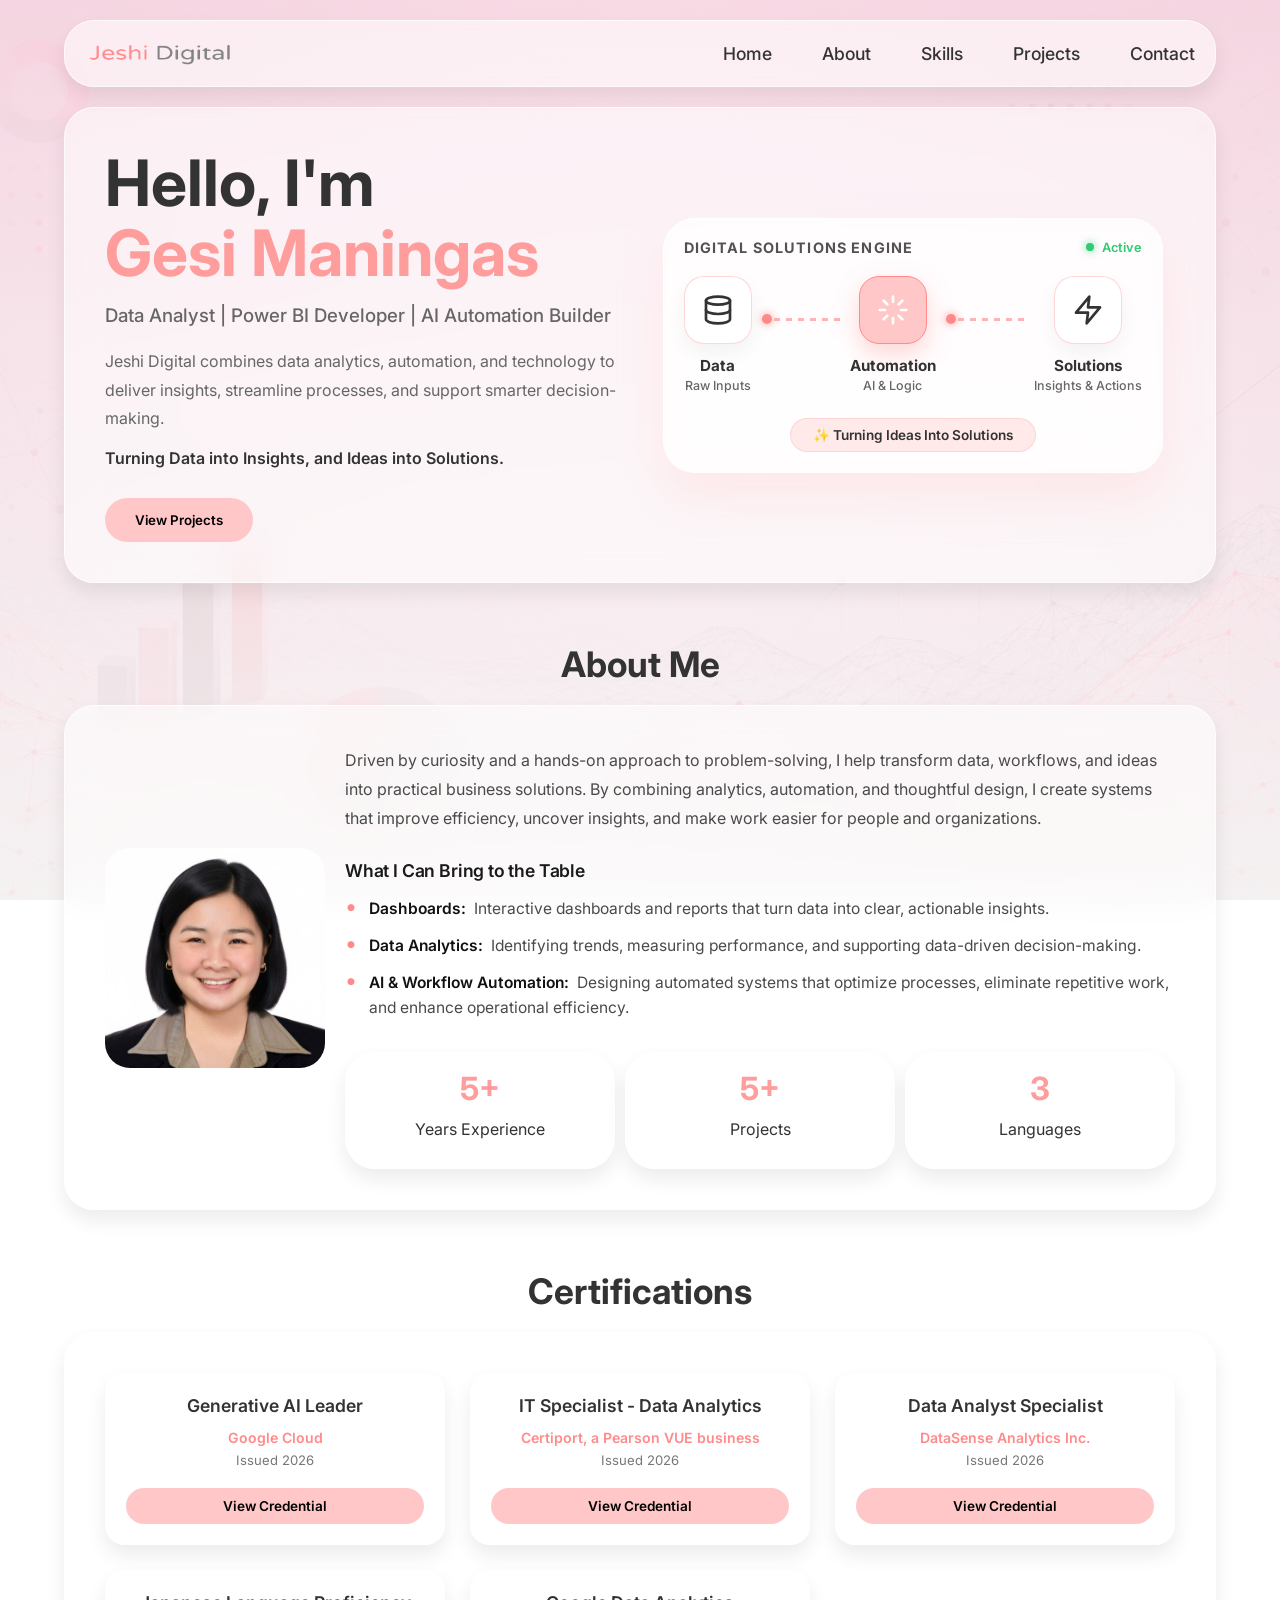
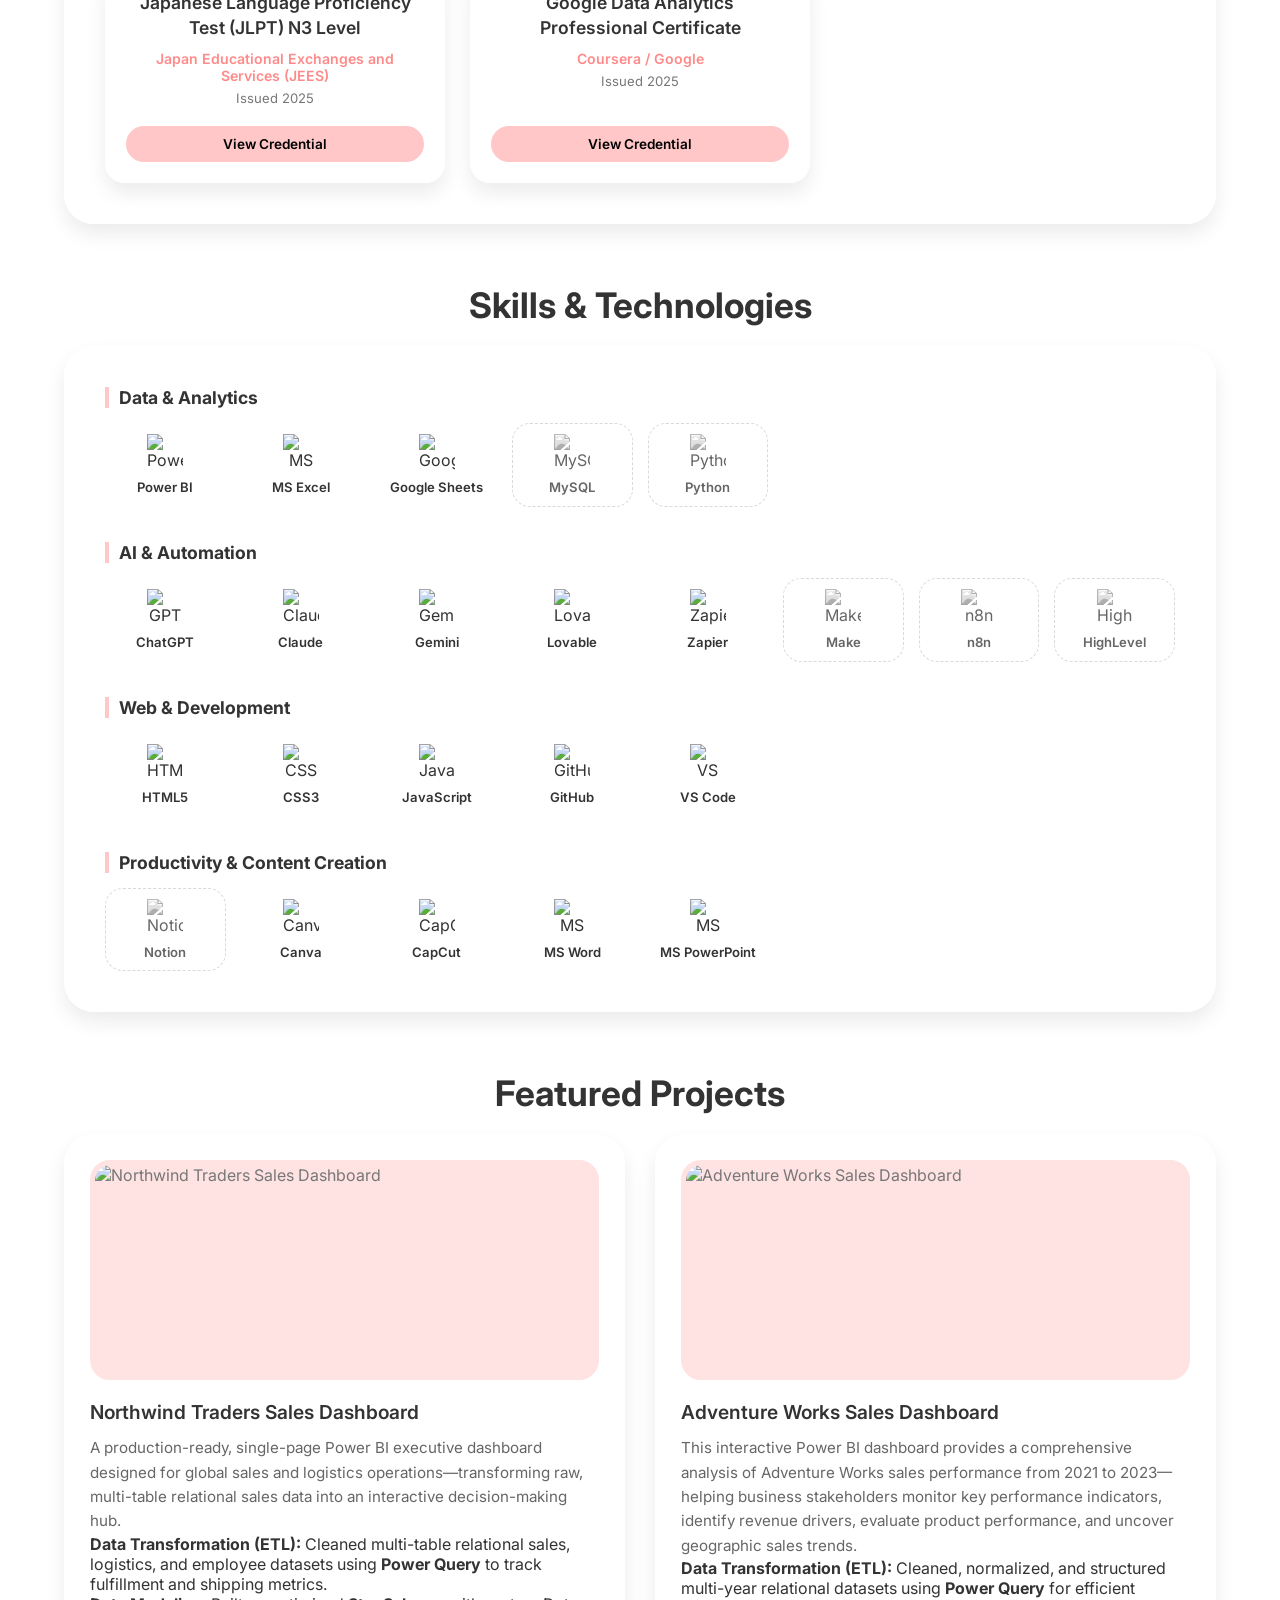
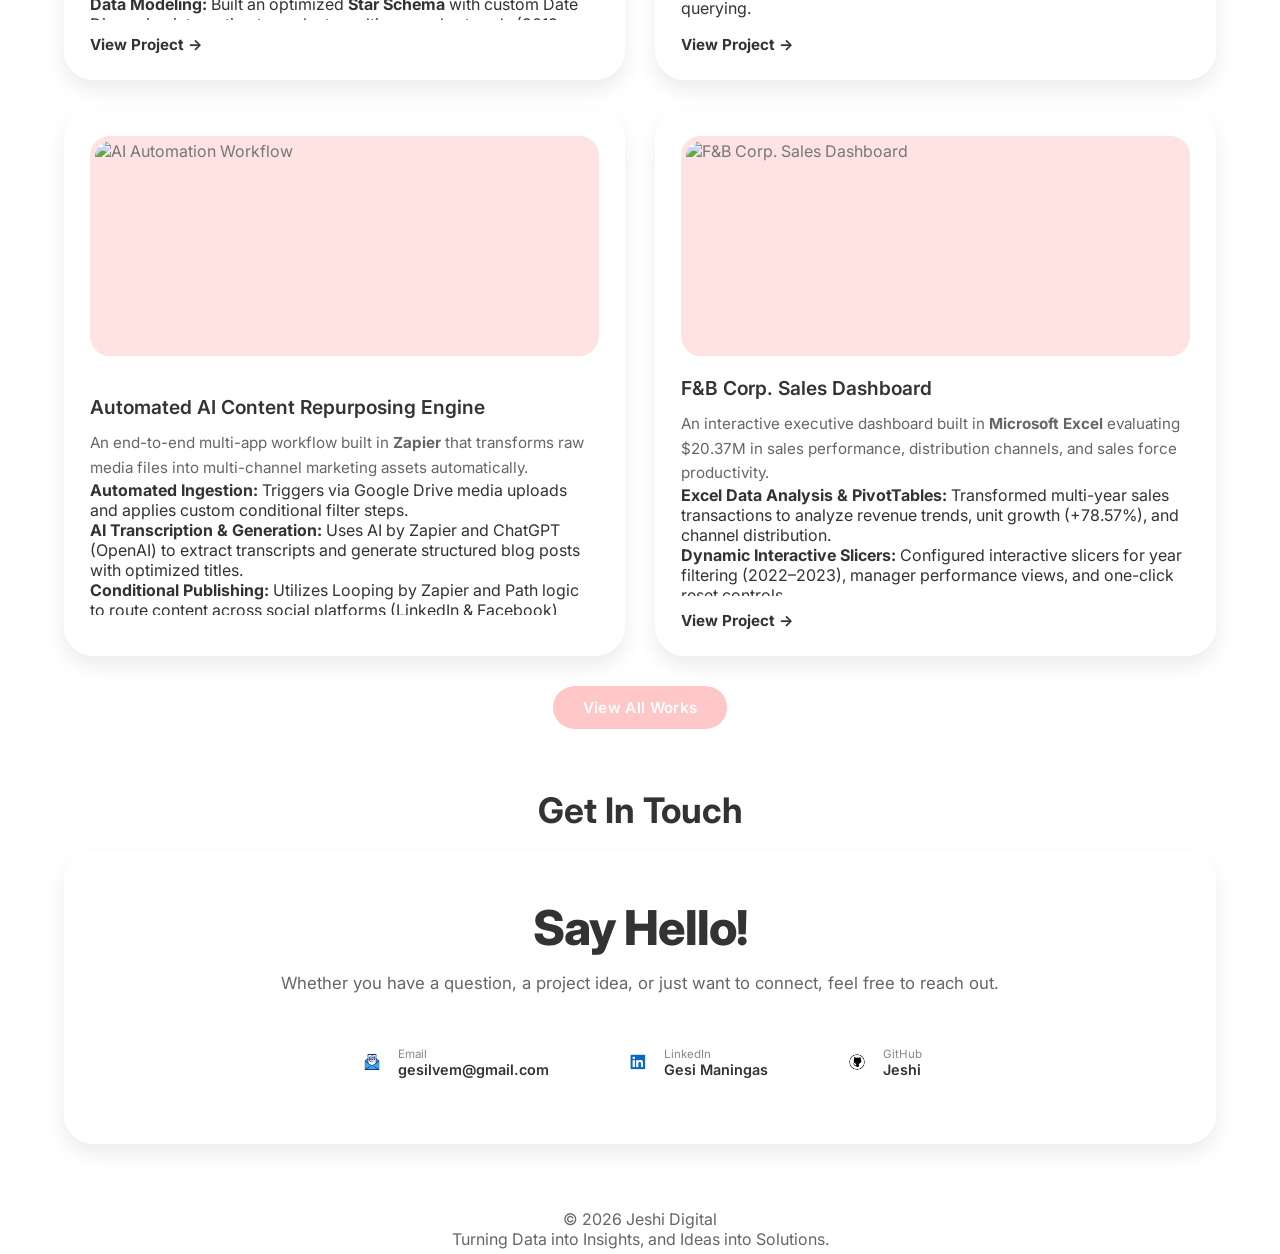
==== index.html @ 77fdf810 "Add files via upload" ====
<!DOCTYPE html>
<html lang="en">

<head>
    <meta charset="UTF-8">
    <meta name="viewport" content="width=device-width, initial-scale=1.0">

    <title>Jeshi Digital | Portfolio</title>

    <!-- FAVICON (Browser Tab Logo) -->
    <link rel="icon" type="image/png" href="images/logo.png">
    <!-- Optional: For Apple Devices -->
    <link rel="apple-touch-icon" href="images/logo.png">

    <link rel="stylesheet" href="style.css">

    <link rel="preconnect" href="https://fonts.googleapis.com">
    <link href="https://fonts.googleapis.com/css2?family=Inter:wght@300;400;500;600;700;800&display=swap" rel="stylesheet">
</head>

<body>

    <!-- TOP NAVIGATION -->

    <nav class="navbar glass" id="home">

        <img src="images/logoname.png" alt="Jeshi Digital Logo" width="150" height="25">

        <ul>
            <li><a href="#home">Home</a></li>
            <li><a href="#about">About</a></li>
            <li><a href="#tech">Skills</a></li>
            <li><a href="#projects">Projects</a></li>
            <li><a href="#contact">Contact</a></li>
        </ul>

    </nav>


    <!-- FLOATING SIDE NAVIGATION -->

    <div class="side-nav">

        <button class="menu-toggle">
            JD
        </button>


        <div class="menu-items glass">

            <a href="#home">Home</a>
            <a href="#about">About</a>
            <a href="#tech">Skills</a>
            <a href="#projects">Projects</a>
            <a href="#contact">Get in Touch</a>

        </div>

    </div>

    <!-- HOME SECTION -->

    <section class="hero">

        <div class="glass hero-card">

            <div class="hero-text">

                <h1>
                    Hello, I'm <br>
                    <span>Gesi Maningas</span>
                </h1>


                <h3>
                    Data Analyst | Power BI Developer | AI Automation Builder
                </h3>


                <p class="company-description">
                    Jeshi Digital combines data analytics, automation,
                    and technology to deliver insights, streamline processes,
                    and support smarter decision-making.
                </p>


                <p class="main-tagline">
                    Turning Data into Insights, and Ideas into Solutions.
                </p>


                <button onclick="window.location.href='#projects'">
                    View Projects
                </button>

            </div>



            <div class="hero-graphic">

    <div class="glass workflow-container">

        <!-- Top Header -->
        <div class="workflow-header">
            <span class="workflow-title">Digital Solutions Engine</span>
            <span class="workflow-status"><i class="status-dot"></i> Active</span>
        </div>

        <!-- Node Pipeline Wrapper -->
        <div class="nodes-wrapper">

            <!-- Node 1: Data Inputs -->
            <div class="workflow-node">
                <div class="node-icon">
                    <!-- Database / Source Icon -->
                    <svg viewBox="0 0 24 24" fill="none" stroke="currentColor" stroke-width="2" stroke-linecap="round" stroke-linejoin="round">
                        <ellipse cx="12" cy="5" rx="9" ry="3"></ellipse>
                        <path d="M21 12c0 1.66-4 3-9 3s-9-1.34-9-3"></path>
                        <path d="M3 5v14c0 1.66 4 3 9 3s9-1.34 9-3V5"></path>
                    </svg>
                </div>
                <span class="node-label">Data</span>
                <span class="node-sub">Raw Inputs</span>
            </div>

            <!-- Connecting Pipeline 1 -->
            <div class="node-connector">
                <div class="connector-line"></div>
                <div class="pulse-particle"></div>
            </div>

            <!-- Node 2: Logic & AI -->
            <div class="workflow-node active-node">
                <div class="node-icon">
                    <!-- Processing / Sparkle Icon -->
                    <svg viewBox="0 0 24 24" fill="none" stroke="currentColor" stroke-width="2" stroke-linecap="round" stroke-linejoin="round">
                        <path d="M12 2v4M12 18v4M4.93 4.93l2.83 2.83M16.24 16.24l2.83 2.83M2 12h4M18 12h4M4.93 19.07l2.83-2.83M16.24 7.76l2.83-2.83"></path>
                    </svg>
                </div>
                <span class="node-label">Automation</span>
                <span class="node-sub">AI & Logic</span>
            </div>

            <!-- Connecting Pipeline 2 -->
            <div class="node-connector">
                <div class="connector-line"></div>
                <div class="pulse-particle delay"></div>
            </div>

            <!-- Node 3: Solutions & Insights -->
            <div class="workflow-node">
                <div class="node-icon">
                    <!-- Solutions / Rocket Spark Icon -->
                    <svg viewBox="0 0 24 24" fill="none" stroke="currentColor" stroke-width="2" stroke-linecap="round" stroke-linejoin="round">
                        <path d="M13 2L3 14h9l-1 8 10-12h-9l1-8z"></path>
                    </svg>
                </div>
                <span class="node-label">Solutions</span>
                <span class="node-sub">Insights & Actions</span>
            </div>

        </div>

        <!-- Bottom Pill Badge -->
        <div class="workflow-footer">
            <span class="pipeline-badge">✨ Turning Ideas Into Solutions</span>
        </div>

    </div>

</div>


        </div>

    </section>


    <!-- ABOUT SECTION -->

    <section id="about" class="section">

        <h2 class="section-title">
            About Me
        </h2>


        <div class="glass about-card">

            <div class="about-image">

    <img src="images/profile.jpg" alt="Gesi Maningas">

    <!-- <a href="resume.pdf" download target="_blank" class="resume-link">
        <button class="resume-btn">
           <span>📄</span> Resume
        </button>
    </a> -->

</div>



            <div class="about-content">
<p class="about-description">
    Driven by curiosity and a hands-on approach to problem-solving,
    I help transform data, workflows, and ideas into practical business solutions.
    By combining analytics, automation, and thoughtful design, I create systems that
    improve efficiency, uncover insights, and make work easier for people and organizations.
  </p>

  <h3 class="about-subtitle">What I Can Bring to the Table</h3>

  <ul class="about-list">
    <li>
      <span class="list-title">Dashboards:</span> Interactive dashboards and reports that
      turn data into clear, actionable insights.
    </li>
    <li>
      <span class="list-title">Data Analytics:</span> Identifying trends, measuring performance,
      and supporting data-driven decision-making.
    </li>
    <li>
      <span class="list-title">AI & Workflow Automation:</span> Designing automated systems that
      optimize processes, eliminate repetitive work, and enhance operational efficiency.
    </li>
  </ul>


                <div class="stats">

                    <div class="glass stat-card">

                        <h3>
                            5+
                        </h3>

                        <p>
                            Years Experience
                        </p>

                    </div>

                    <div class="glass stat-card">

                        <h3>
                            5+
                        </h3>

                        <p>
                            Projects
                        </p>

                    </div>

                    <div class="glass stat-card">

                        <h3>
                            3
                        </h3>

                        <p>
                            Languages
                        </p>

                    </div>

                </div>

            </div>

        </div>

    </section>


<!-- CERTIFICATIONS SECTION -->

<section id="certifications" class="section">

    <h2 class="section-title">
        Certifications
    </h2>

    <div class="glass cert-container">

        <!-- Certificate 1 -->
        <div class="glass cert-item">
            <div class="cert-details">
                <h3>Generative AI Leader</h3>
                <p class="cert-issuer">Google Cloud</p>
                <p class="cert-date">Issued 2026</p>
            </div>
            <a href="https://www.credly.com/badges/99033018-ca7f-447a-a618-c1bb854aeca4/public_url" target="_blank" rel="noopener noreferrer">
                <button class="cert-btn">View Credential</button>
            </a>
        </div>

        <!-- Certificate 2 -->
        <div class="glass cert-item">
            <div class="cert-details">
                <h3>IT Specialist - Data Analytics</h3>
                <p class="cert-issuer">Certiport, a Pearson VUE business</p>
                <p class="cert-date">Issued 2026</p>
            </div>
            <a href="https://www.credly.com/badges/2b7c3d0b-b333-4158-8345-f042003c7332/public_url" target="_blank" rel="noopener noreferrer">
                <button class="cert-btn">View Credential</button>
            </a>
        </div>

        <!-- Certificate 3 -->
        <div class="glass cert-item">
            <div class="cert-details">
                <h3>Data Analyst Specialist</h3>
                <p class="cert-issuer">DataSense Analytics Inc.</p>
                <p class="cert-date">Issued 2026</p>
            </div>
            <a href="https://drive.google.com/file/d/1ll_CBUrDcBWlwhH0a47PGA7nuoHGYf0P/view" target="_blank" rel="noopener noreferrer">
                <button class="cert-btn">View Credential</button>
            </a>
        </div>

        <!-- Certificate 4 -->
        <div class="glass cert-item">
            <div class="cert-details">
                <h3>Japanese Language Proficiency Test (JLPT) N3 Level</h3>
                <p class="cert-issuer">Japan Educational Exchanges and Services (JEES)</p>
                <p class="cert-date">Issued 2025</p>
            </div>
            <a href="https://drive.google.com/file/d/1OKZTcRRglkA9MnDZydq_HJAVx2zkll4E/view" target="_blank" rel="noopener noreferrer">
                <button class="cert-btn">View Credential</button>
            </a>
        </div>

        <!-- Certificate 5 -->
        <div class="glass cert-item">
            <div class="cert-details">
                <h3>Google Data Analytics Professional Certificate</h3>
                <p class="cert-issuer">Coursera / Google</p>
                <p class="cert-date">Issued 2025</p>
            </div>
            <a href="https://your-credential-link.com" target="_blank" rel="noopener noreferrer">
                <button class="cert-btn">View Credential</button>
            </a>
        </div>

        <!-- Certificate 6 
        <div class="cert-item">
            <div class="cert-details">
                <h3> XX </h3>
                <p class="cert-issuer">Professional Certification</p>
                <p class="cert-date">Issued 2024</p>
            </div>
            <a href="https://your-credential-link.com" target="_blank" rel="noopener noreferrer">
                <button class="cert-btn">View Credential</button>
            </a>
        </div> -->

    </div>

</section>



<!-- TECH STACK / SKILLS SECTION -->
<section id="tech" class="section">

    <h2 class="section-title">Skills & Technologies</h2>

    <div class="glass skills-container">

        <!-- CATEGORY 1: DATA & ANALYTICS -->
        <div class="skill-category">
            <h3 class="category-title">Data & Analytics</h3>
            <div class="skills-flex">
                <div class="skill-card">
                    <img src="images/skills/powerbi.png" alt="Power BI">
                    <span>Power BI</span>
                </div>
                <div class="skill-card">
                    <img src="images/skills/excel.png" alt="MS Excel">
                    <span>MS Excel</span>
                </div>
                <div class="skill-card">
                    <img src="images/skills/gsheets.png" alt="Google Sheets">
                    <span>Google Sheets</span>
                </div>
                <div class="skill-card learning">
                    <img src="images/skills/mysql.png" alt="MySQL">
                    <span>MySQL</span>
                    <span class="learning-badge">Building Knowledge</span>
                </div>
                <div class="skill-card learning">
                    <img src="images/skills/python.png" alt="Python">
                    <span>Python</span>
                    <span class="learning-badge">Building Knowledge</span>
                </div>
            </div>
        </div>

        <!-- CATEGORY 2: AI & AUTOMATION -->
        <div class="skill-category">
            <h3 class="category-title">AI & Automation</h3>
            <div class="skills-flex">
                <div class="skill-card">
                    <img src="images/skills/gpt.png" alt="GPT">
                    <span>ChatGPT</span>
                </div>
                <div class="skill-card">
                    <img src="images/skills/claude.png" alt="Claude">
                    <span>Claude</span>
                </div>
                <div class="skill-card">
                    <img src="images/skills/gemini.png" alt="Gemini">
                    <span>Gemini</span>
                </div>
                <div class="skill-card">
                    <img src="images/skills/lovable.png" alt="Lovable">
                    <span>Lovable</span>
                </div>
                <div class="skill-card">
                    <img src="images/skills/zapier.png" alt="Zapier">
                    <span>Zapier</span>
                </div>
                <div class="skill-card learning">
                    <img src="images/skills/make.png" alt="Make">
                    <span>Make</span>
                    <span class="learning-badge">Building Knowledge</span>
                </div>
                <div class="skill-card learning">
                    <img src="images/skills/n8n.png" alt="n8n">
                    <span>n8n</span>
                    <span class="learning-badge">Building Knowledge</span>
                </div>
                <div class="skill-card learning">
                    <img src="images/skills/highlevel.png" alt="HighLevel">
                    <span>HighLevel</span>
                    <span class="learning-badge">Building Knowledge</span>
                </div>
            </div>
        </div>

        <!-- CATEGORY 3: WEB & DEVELOPMENT -->
        <div class="skill-category">
            <h3 class="category-title">Web & Development</h3>
            <div class="skills-flex">
                <div class="skill-card">
                    <img src="images/skills/html.png" alt="HTML">
                    <span>HTML5</span>
                </div>
                <div class="skill-card">
                    <img src="images/skills/css.png" alt="CSS">
                    <span>CSS3</span>
                </div>
                <div class="skill-card">
                    <img src="images/skills/javascript.png" alt="JavaScript">
                    <span>JavaScript</span>
                </div>
                <div class="skill-card">
                    <img src="images/skills/github.png" alt="GitHub">
                    <span>GitHub</span>
                </div>
                <div class="skill-card">
                    <img src="images/skills/vscode.png" alt="VS Code">
                    <span>VS Code</span>
                </div>
            </div>
        </div>

        <!-- CATEGORY 4: PRODUCTIVITY & DESIGN -->
        <div class="skill-category">
            <h3 class="category-title">Productivity & Content Creation</h3>
            <div class="skills-flex">
                <div class="skill-card learning">
                    <img src="images/skills/notion.png" alt="Notion">
                    <span>Notion</span>
                    <span class="learning-badge">Building Knowledge</span>
                </div>
                <div class="skill-card">
                    <img src="images/skills/canva.png" alt="Canva">
                    <span>Canva</span>
                </div>
                <div class="skill-card">
                    <img src="images/skills/capcut.png" alt="CapCut">
                    <span>CapCut</span>
                </div>
                <div class="skill-card">
                    <img src="images/skills/word.png" alt="MS Word">
                    <span>MS Word</span>
                </div>
                <div class="skill-card">
                    <img src="images/skills/powerpoint.png" alt="MS PowerPoint">
                    <span>MS PowerPoint</span>
                </div>
            </div>
        </div>

    </div>

</section>


<!-- PROJECT SECTION -->

<section id="projects" class="section">

    <h2 class="section-title">
        Featured Projects
    </h2>

    <div class="project-grid">

        <!-- Project 1 -->
        <div class="glass project-card">

        <div class="project-image" onclick="openModal(this)">
            <img src="images/projects/1 dashboard.png" alt="Northwind Traders Sales Dashboard">
        <div class="image-overlay">
            <span>🔍 Click to Expand</span>
        </div>
        </div>

            <div class="project-info">
                <h3>Northwind Traders Sales Dashboard</h3>
                <p>
                    A production-ready, single-page Power BI executive dashboard designed for global sales and logistics operations—transforming raw, multi-table relational sales data into an interactive decision-making hub.
                </p>

                <ul class="project-highlights">
                    <li><strong>Data Transformation (ETL):</strong> Cleaned multi-table relational sales, logistics, and employee datasets using <strong>Power Query</strong> to track fulfillment and shipping metrics.</li>
                    <li><strong>Data Modeling:</strong> Built an optimized <strong>Star Schema</strong> with custom Date Dimension integration to evaluate multi-year sales trends (2013–2015).</li>
                    <li><strong>Advanced DAX Metrics:</strong> Developed custom measures for AOV ($1.63K), freight costs ($78.24), processing lead times (8 days), and on-time delivery rates (93.01%).</li>
                </ul>
            </div>

            <a href="https://github.com/gesibell/JD-PBI-Northwirnd-Traders-Sales-Dashboard" target="_blank" rel="noopener noreferrer" class="view-project-link">
                View Project →
            </a>

        </div>

        <!-- Project 2 -->
        <div class="glass project-card">

        <div class="project-image" onclick="openModal(this)">
            <img src="images/projects/2 dashboard.png" alt="Adventure Works Sales Dashboard">
        <div class="image-overlay">
            <span>🔍 Click to Expand</span>
        </div>
        </div>

            <div class="project-info">
                <h3>Adventure Works Sales Dashboard</h3>
                <p>
                    This interactive Power BI dashboard provides a comprehensive analysis of Adventure Works sales performance from 2021 to 2023—helping business stakeholders monitor key performance indicators, identify revenue drivers, evaluate product performance, and uncover geographic sales trends.
                </p>

                <ul class="project-highlights">
                    <li><strong>Data Transformation (ETL):</strong> Cleaned, normalized, and structured multi-year relational datasets using <strong>Power Query</strong> for efficient querying.</li>
                    <li><strong>Data Modeling & Schema:</strong> Constructed a performance-optimized <strong>Star Schema</strong> with dynamic relationship mappings and custom Date Table integration.</li>
                    <li><strong>Advanced DAX Metrics:</strong> Formulated custom DAX measures to calculate Gross Profit Margin ($10.46M), Average Order Value ($990.09), and Year-over-Year (YoY) time-intelligence comparisons.</li>
                </ul>
            </div>

            <a href="https://github.com/gesibell/JD-PBI-Adventure-Works-Dashboard" target="_blank" rel="noopener noreferrer" class="view-project-link">
                View Project →
            </a>

        </div>

        <!-- Project 3 -->
        <div class="glass project-card">

        <div class="project-image" onclick="openModal(this)">
            <img src="images/projects/5 Zap.png" alt="AI Automation Workflow">
        <div class="image-overlay">
            <span>🔍 Click to Expand</span>
        </div>
        </div>

            <div class="project-info">
                <h3>Automated AI Content Repurposing Engine</h3>
                <p>
                    An end-to-end multi-app workflow built in <strong>Zapier</strong> that transforms raw media files into multi-channel marketing assets automatically.
                </p>

                    <ul class="project-highlights">
                        <li><strong>Automated Ingestion:</strong> Triggers via Google Drive media uploads and applies custom conditional filter steps.</li>
                        <li><strong>AI Transcription & Generation:</strong> Uses AI by Zapier and ChatGPT (OpenAI) to extract transcripts and generate structured blog posts with optimized titles.</li>
                        <li><strong>Conditional Publishing:</strong> Utilizes Looping by Zapier and Path logic to route content across social platforms (LinkedIn & Facebook) based on dynamic topic rules.</li>
                        <li><strong>Audit Logging:</strong> Logs every processing step into central sheets for tracking and operational analytics.</li>
                    </ul>
            </div>

        </div>

        <!-- Project 4 -->
        <div class="glass project-card">

        <div class="project-image" onclick="openModal(this)">
            <img src="images/projects/3 dashboard.png" alt="F&B Corp. Sales Dashboard">
        <div class="image-overlay">
            <span>🔍 Click to Expand</span>
        </div>
        </div>

            <div class="project-info">
                <h3>F&B Corp. Sales Dashboard</h3>
                <p>
                     An interactive executive dashboard built in <strong>Microsoft Excel</strong> evaluating $20.37M in sales performance, distribution channels, and sales force productivity.
                </p>

                   <ul class="project-highlights">
                      <li><strong>Excel Data Analysis & PivotTables:</strong> Transformed multi-year sales transactions to analyze revenue trends, unit growth (+78.57%), and channel distribution.</li>
                      <li><strong>Dynamic Interactive Slicers:</strong> Configured interactive slicers for year filtering (2022–2023), manager performance views, and one-click reset controls.</li>
                      <li><strong>Performance Analytics:</strong> Identified key revenue drivers—highlighting Food products at 93.04% of total sales and top performer Mikaela Ong generating 26.94% of revenue ($5.49M).</li>
                    </ul>
            </div>

            <a href="https://github.com/gesibell/dsa-excel-capstone-project" target="_blank" rel="noopener noreferrer" class="view-project-link">
                View Project →
            </a>

        </div>

    </div>

    <!-- Centered View All Works Button -->
    <div class="projects-footer learning">
            <button class="view-works-btn" alt="in development" data-tooltip="⚡In Development"> View All Works </button>
    </div>

</section>


 <!-- CONTACT SECTION -->
<section id="contact" class="section">

    <h2 class="section-title">
        Get In Touch
    </h2>

    <!-- Single Glass Container -->
    <div class="glass contact-card">

        <h2 class="contact-heading">Say Hello!</h2>

        <p class="contact-subtext">
            Whether you have a question, a project idea, or just want to connect, feel free to reach out.
        </p>

        <div class="contact-links-row">

            <!-- Email -->
            <a href="mailto:gesilvem@gmail.com" class="contact-info-item">
                <div class="contact-icon">
                    <img src="images/contact/2.png" alt="Email Icon">
                </div>
                <div class="contact-text">
                    <span class="label">Email</span>
                    <span class="val">gesilvem@gmail.com</span>
                </div>
            </a>

            <!-- LinkedIn -->
            <a href="https://linkedin.com/in/gesilve-maningas" target="_blank" rel="noopener noreferrer" class="contact-info-item">
                <div class="contact-icon">
                    <img src="images/contact/1.png" alt="LinkedIn Icon">
                </div>
                <div class="contact-text">
                    <span class="label">LinkedIn</span>
                    <span class="val">Gesi Maningas</span>
                </div>
            </a>

            <!-- GitHub -->
            <a href="https://github.com/gesibell" target="_blank" rel="noopener noreferrer" class="contact-info-item">
                <div class="contact-icon">
                    <img src="images/contact/3.png" alt="GitHub Icon">
                </div>
                <div class="contact-text">
                    <span class="label">GitHub</span>
                    <span class="val">Jeshi</span>
                </div>
            </a>

        </div>

    </div>

</section>

    <!-- FOOTER -->

    <footer>

        <p>
            © 2026 Jeshi Digital
        </p>

        <p>
            Turning Data into Insights, and Ideas into Solutions.
        </p>

    </footer>

    <!-- SCROLL NAVIGATION SCRIPT -->

    <script>

        window.addEventListener("scroll", function(){

            const navbar = document.querySelector(".navbar");
            const sideNav = document.querySelector(".side-nav");


            if(window.scrollY > 150){

                navbar.classList.add("hide-navbar");
                sideNav.classList.add("show-side");

            } else {

                navbar.classList.remove("hide-navbar");
                sideNav.classList.remove("show-side");

            }

        });


    </script>

<!-- GLOBAL IMAGE MODAL -->
<div id="imageModal" class="image-modal">
    <span class="modal-close">&times;</span>
    <img class="modal-content" id="modalImg" alt="Full View">
</div>

<script>
    function openModal(element) {
        const modal = document.getElementById("imageModal");
        const modalImg = document.getElementById("modalImg");
        const clickedImg = element.querySelector("img");

        modal.style.display = "flex";
        modalImg.src = clickedImg.src;
        modalImg.alt = clickedImg.alt;
    }

    // Close modal when clicking the 'X' or outside the image
    document.getElementById("imageModal").addEventListener("click", function(e) {
        if (e.target !== document.getElementById("modalImg")) {
            this.style.display = "none";
        }
    });

    // Close modal with Escape key
    document.addEventListener("keydown", function(e) {
        if (e.key === "Escape") {
            document.getElementById("imageModal").style.display = "none";
        }
    });
</script>

</body>

</html>
---- style.css ----
*{
    margin:0;
    padding:0;
    box-sizing:border-box;
    font-family:'Inter',sans-serif;
    scroll-behavior:smooth;
}

:root{

    --pink:#FFC7C7;
    --lightPink:#FFE2E2;
    --gray:#AAAAAA;
    --lightGray:#F6F6F6;
    --dark:#333333;
    --white:#FFFFFF;

}

/* ==========================
        BODY
========================== */

body{

    background:
    linear-gradient(
        rgba(248, 210, 225, 0.75),
        rgba(246,246,246,.75)
    ),
    url("images/bg1.png");

    background-size:cover;
    background-position:center;
    background-attachment:fixed;

    color:var(--dark);

    overflow-x:hidden;

}

/* ==========================
        GLASS EFFECT
========================== */

.glass{

    background:rgba(255,255,255,.55);

    backdrop-filter:blur(18px);
    -webkit-backdrop-filter:blur(18px);

    border:1px solid rgba(255,255,255,.7);

    box-shadow:
    0 10px 20px rgba(0,0,0,.08);

    border-radius:30px;

}

/* ==========================
        TOP NAVBAR
========================== */

.navbar{

    width:90%;

    max-width:1200px;

    margin:20px auto;

    padding:20px 20px;

    display:flex;

    justify-content:space-between;

    align-items:center;

    position:relative;

    z-index:1000;

    transition:.4s ease;

    font-family: 'Space Grotesk', sans-serif;

    font-size: 1.1rem;
}

.navbar h2{

    font-size:1.4rem;

    font-weight:700;

}

.navbar ul{

    display:flex;

    gap:50px;

    list-style:none;

}

.navbar a{

    text-decoration:none;

    color:var(--dark);

    font-weight:500;

    transition:.3s;

}

.navbar a:hover{

    color:#ff9d9d;

}

/* navbar disappears */

.hide-navbar{

    opacity:0;

    transform:translateY(-30px);

    pointer-events:none;

}

/* ==========================
        FLOATING SIDE NAV
========================== */

.side-nav{

    position:fixed;

    right:35px;

    top:50%;

    transform:translateY(-50%);

    z-index:9999;

    opacity:0;

    pointer-events:none;

    transition:.4s;

}

.show-side{

    opacity:1;

    pointer-events:auto;

}

.menu-toggle{

    width:60px;

    height:60px;

    border-radius:50%;

    background:var(--pink);

    border:none;

    font-size:1rem;

    font-weight:700;

    cursor:pointer;

    box-shadow:

    0 10px 30px rgba(0,0,0,.15);

    transition:.3s;

}

.menu-toggle:hover{

    transform:scale(1.08);

}

.menu-items{

    position:absolute;

    right:75px;

    top:50%;

    transform:
    translateY(-50%)
    scale(0);

    transform-origin:right center;

    width:170px;

    padding:25px;

    display:flex;

    flex-direction:column;

    gap:18px;

    opacity:0;

    transition:.35s ease;

}

.side-nav:hover .menu-items{

    transform:
    translateY(-50%)
    scale(1);

    opacity:1;

}

.menu-items a{

    text-decoration:none;

    color:var(--dark);

    font-weight:500;

    transition:.3s;

}

.menu-items a:hover{

    color:#ff9d9d;

    transform:translateX(5px);

}

/* ==========================
        SECTION SETTINGS
========================== */


section{

    scroll-margin-top:40px;

}

.section{

    width:90%;

    max-width:1200px;

    margin:60px auto;

}

.section-title{

    text-align:center;

    font-size:2.2rem;

    margin-bottom:20px;

}


/* ==========================
        HERO
========================== */

.hero{

    width:90%;

    max-width:1200px;

    margin:20px auto 40px;

}

.hero-card{

    display:flex;

    justify-content:space-between;

    align-items:center;

    gap:20px;

    padding:40px;

}

.hero-text{

    flex:1;

}

.hero-text h1{

    font-size:4rem;

    line-height:1.1;

    margin-bottom:15px;

}

.hero-text h1 span{

    color:#ff9d9d;

}

.hero-text h3{

    color:#666;

    margin-bottom:20px;

    font-weight:500;

}

.company-description{

    color:#666;

    line-height:1.8;

    margin-bottom:15px;

}

.main-tagline{

    font-weight:600;

    margin-bottom:30px;

}

button{

    background:var(--pink);

    border:none;

    padding:14px 30px;

    border-radius:50px;

    font-weight:600;

    cursor:pointer;

    transition:.3s;

}

button:hover{

    transform:translateY(-3px);

    box-shadow:

    0 10px 20px rgba(255,199,199,.4);

}

/* ==========================
        HERO GRAPHIC
========================== */

.hero-graphic{

    flex:1;

    display:flex;

    justify-content:center;

    align-items:center;

}

.graphic-placeholder{

    width:350px;

    height:350px;

    background:rgba(255,255,255,.45);

    border-radius:30px;

    display:flex;

    justify-content:center;

    align-items:center;

    color:#888;

    font-size:1.3rem;

    font-weight:600;

}

/* ==========================================
   HERO GRAPHIC: EXPANDED WORKFLOW DIAGRAM
========================================== */

.hero-graphic {
    flex: 1; /* Allows the graphic container to take slightly more proportion of the hero card */
    display: flex;
    justify-content: center;
    align-items: center;
    width: 100%;
}

.workflow-container {
    width: 100%;
    max-width: 500px; /* Increased from 400px to fill horizontal space */
    padding: 20px 20px; /* Increased padding */
    display: flex;
    flex-direction: column;
    gap: 10px;
    background: rgba(255, 255, 255, 0.65);
    border-radius: 32px;
    border: 1px solid rgba(255, 255, 255, 0.85);
    box-shadow: 0 25px 45px rgba(255, 199, 199, 0.28);
    animation: workflowFloat 6s ease-in-out infinite;
    transition: transform 0.3s ease, box-shadow 0.3s ease;
}

.workflow-container:hover {
    box-shadow: 0 30px 55px rgba(255, 157, 157, 0.38);
}

@keyframes workflowFloat {
    0%, 100% {
        transform: translateY(0px);
    }
    50% {
        transform: translateY(-10px);
    }
}

/* Header */
.workflow-header {
    display: flex;
    justify-content: space-between;
    align-items: center;
}

.workflow-title {
    font-size: 0.9rem; /* Slightly larger heading */
    font-weight: 700;
    color: var(--dark);
    text-transform: uppercase;
    letter-spacing: 0.08em;
    opacity: 0.85;
}

.workflow-status {
    display: flex;
    align-items: center;
    gap: 8px;
    font-size: 0.8rem;
    font-weight: 600;
    color: #2ecc71;
}

.status-dot {
    width: 8px;
    height: 8px;
    background-color: #2ecc71;
    border-radius: 50%;
    box-shadow: 0 0 8px rgba(46, 204, 113, 0.8);
}

/* Nodes Wrapper */
.nodes-wrapper {
    display: flex;
    align-items: center;
    justify-content: space-between;
    position: relative;
    padding: 10px 0;
}

/* Node Item */
.workflow-node {
    display: flex;
    flex-direction: column;
    align-items: center;
    text-align: center;
    z-index: 2;
    transition: transform 0.3s ease;
}

.workflow-node:hover {
    transform: translateY(-5px);
}

.node-icon {
    width: 68px; /* Increased from 52px */
    height: 68px; /* Increased from 52px */
    border-radius: 20px;
    background: rgba(255, 255, 255, 0.85);
    border: 1px solid rgba(255, 199, 199, 0.7);
    display: flex;
    align-items: center;
    justify-content: center;
    margin-bottom: 12px;
    box-shadow: 0 8px 20px rgba(0, 0, 0, 0.05);
    transition: all 0.3s ease;
}

.node-icon svg {
    width: 32px; /* Scaled up SVG icon size */
    height: 32px;
    stroke: var(--dark);
    transition: stroke 0.3s ease;
}

/* Middle Node Highlight */
.active-node .node-icon {
    background: #ffc7c7;
    border-color: #ff8a8a;
    box-shadow: 0 10px 25px rgba(255, 138, 138, 0.35);
}

.active-node .node-icon svg {
    stroke: #ffffff;
}

.node-label {
    font-size: 0.95rem; /* Larger font */
    font-weight: 700;
    color: var(--dark);
    margin-bottom: 3px;
}

.node-sub {
    font-size: 0.78rem; /* Larger subtext */
    color: #666666;
    font-weight: 500;
    white-space: nowrap;
}

/* Connecting Line Pipeline */
.node-connector {
    flex: 1;
    position: relative;
    height: 3px;
    margin: 0 10px;
    margin-top: -30px; /* Re-aligned to center with larger 68px node icons */
}

.connector-line {
    width: 100%;
    height: 3px;
    background: repeating-linear-gradient(
        90deg,
        #ff8a8a,
        #ff8a8a 6px,
        transparent 6px,
        transparent 12px
    );
    opacity: 0.65;
}

/* Glowing Particle Motion */
.pulse-particle {
    position: absolute;
    top: -3.5px;
    left: 0;
    width: 10px;
    height: 10px;
    background-color: #ff8a8a;
    border-radius: 50%;
    box-shadow: 0 0 10px #ff8a8a;
    animation: flowData 2.2s linear infinite;
}

.pulse-particle.delay {
    animation-delay: 1.1s;
}

@keyframes flowData {
    0% {
        left: 0%;
        opacity: 0;
    }
    20% {
        opacity: 1;
    }
    80% {
        opacity: 1;
    }
    100% {
        left: 100%;
        opacity: 0;
    }
}

/* Footer Badge */
.workflow-footer {
    display: flex;
    justify-content: center;
    margin-top: 5px;
}

.pipeline-badge {
    font-size: 0.85rem;
    font-weight: 600;
    padding: 8px 22px;
    background: rgba(255, 226, 226, 0.75);
    color: var(--dark);
    border-radius: 25px;
    border: 1px solid rgba(255, 199, 199, 0.6);
}

/* Responsive Rules for Mobile/Tablet */
@media (max-width: 992px) {
    .workflow-container {
        max-width: 100%;
    }
}

@media (max-width: 480px) {
    .workflow-container {
        padding: 22px 16px;
    }

    .node-icon {
        width: 48px;
        height: 48px;
        border-radius: 14px;
    }

    .node-icon svg {
        width: 22px;
        height: 22px;
    }

    .node-label {
        font-size: 0.78rem;
    }

    .node-sub {
        font-size: 0.68rem;
    }

    .node-connector {
        margin-top: -24px;
    }
}

/* ==========================
        ABOUT
========================== */


.about-card{

    display:flex;

    align-items:center;

    gap:20px;

    padding:40px;

}

/* Container for photo + button */
.about-image {
    display: flex;
    flex-direction: column;
    align-items: center;
    gap: 15px;
    width: 220px; /* Matches your image width */
    flex-shrink: 0;
}

.about-image img {
    width: 100%;
    height: 220px;
    object-fit: cover;
    border-radius: 25px;
}

/* Resume Link Wrapper */
.resume-link {
    width: 100%;
    text-decoration: none;
}

/* Resume Button Styling */
.resume-btn {
    width: 100%;
    padding: 12px 20px;
    font-size: 0.9rem;
    font-weight: 600;
    display: flex;
    align-items: center;
    justify-content: center;
    gap: 8px;
    border-radius: 50px;
    background: var(--pink);
    border: none;
    color: var(--dark);
    cursor: pointer;
    transition: all 0.3s ease;
}

.resume-btn:hover {
    transform: translateY(-2px);
    box-shadow: 0 8px 18px rgba(255, 199, 199, 0.5);
}


.about-content{

    flex:1;

}

.about-content p{

    line-height:1.8;

    margin-bottom:15px;

}

.about-content {
  color: #333333;
  line-height: 1.6;
  font-family: system-ui, -apple-system, BlinkMacSystemFont, 'Segoe UI', Roboto, sans-serif;
}

.about-description {
  margin-bottom: 1.5rem;
  font-size: 1rem;
  color: #4a4a4a;
}

.about-subtitle {
  font-size: 1.1rem;
  font-weight: 600;
  color: #1a1a1a;
  margin-top: 1.5rem;
  margin-bottom: 0.75rem;
  letter-spacing: -0.01em;
}

/* Custom Styled List */
.about-list {
  list-style: none; /* Removes standard black bullets */
  padding-left: 0;
  margin: 0 0 2rem 0;
}

.about-list li {
  position: relative;
  padding-left: 1.5rem;
  margin-bottom: 0.75rem;
  font-size: 0.975rem;
  color: #4a4a4a;
}

/* Accent bullet indicator (matches accent color) */
.about-list li::before {
  content: "•";
  position: absolute;
  left: 0;
  top: -0.1rem;
  color: #ff8a8a; /* Matches the soft pink/coral accent from your stat cards */
  font-size: 1.4rem;
  line-height: 1;
}

.list-title {
  font-weight: 600;
  color: #111111;
  margin-right: 0.25rem;
}


/* ==========================
        STATS
========================== */


.stats{

    display:grid;

    grid-template-columns:repeat(3,1fr);

    gap:10px;

    margin-top:10px;

}

.stat-card{

    padding:10px;

    text-align:center;

}

.stat-card h3{

    color:#ff9d9d;

    font-size:2rem;

}

/* ==========================
   CERTIFICATIONS (3 COLUMNS, NO THUMBNAILS)
========================== */

.cert-container {
    padding: 40px;
    display: grid;
    grid-template-columns: repeat(3, 1fr);
    gap: 25px;
}

.cert-item {
    display: flex;
    flex-direction: column;
    justify-content: space-between;
    align-items: center;
    text-align: center;
    padding: 20px 20px;
    border-radius: 20px;
    background: rgba(255, 255, 255, 0.4);
    border: 1px solid rgba(255, 255, 255, 0.6);
    transition: 0.3s ease;
    height: 100%;
}

.cert-item:hover {
    transform: translateY(-4px);
    background: rgba(255, 255, 255, 0.65);
}

/* Text Details */
.cert-details {
    margin-bottom: 20px;
    width: 100%;
}

.cert-details h3 {
    font-size: 1.1rem;
    font-weight: 600;
    color: var(--dark);
    margin-bottom: 10px;
    line-height: 1.4;
}

.cert-issuer {
    color: #ff8a8a;
    font-weight: 600;
    font-size: 0.88rem;
    margin-bottom: 6px;
}

.cert-date {
    color: #777777;
    font-size: 0.82rem;
}

/* Button */
.cert-item a {
    text-decoration: none;
    width: 100%;
}

.cert-btn {
    width: 100%;
    padding: 10px 18px;
    font-size: 0.85rem;
    white-space: nowrap;
}

/* Responsive Rules */
@media(max-width: 992px) {
    .cert-container {
        grid-template-columns: repeat(2, 1fr);
        padding: 30px;
        gap: 20px;
    }
}

@media(max-width: 600px) {
    .cert-container {
        grid-template-columns: 1fr;
        padding: 20px;
    }
}


/* ==========================
   SKILLS & TECH STACK
========================== */

.skills-container {
    padding: 40px;
    display: flex;
    flex-direction: column;
    gap: 35px;
}

.category-title {
    font-size: 1.1rem;
    font-weight: 700;
    color: var(--dark);
    margin-bottom: 15px;
    border-left: 4px solid var(--pink);
    padding-left: 10px;
}

.skills-flex {
    display: grid;
    grid-template-columns: repeat(auto-fill, minmax(110px, 1fr));
    gap: 15px;
}

.skill-card {
    background: rgba(255, 255, 255, 0.5);
    border: 1px solid rgba(255, 255, 255, 0.7);
    border-radius: 18px;
    padding: 10px 10px;
    display: flex;
    flex-direction: column;
    align-items: center;
    justify-content: center;
    gap: 10px;
    text-align: center;
    transition: all 0.3s ease;
}

.skill-card:hover {
    transform: translateY(-4px);
    background: rgba(255, 255, 255, 0.85);
    box-shadow: 0 8px 20px rgba(0, 0, 0, 0.06);
}

.skill-card img {
    width: 36px;
    height: 36px;
    object-fit: contain;
}

.skill-card span {
    font-size: 0.82rem;
    font-weight: 600;
    color: var(--dark);
    line-height: 1.2;
}

/* Responsive Rules */
@media (max-width: 768px) {
    .skills-container {
        padding: 25px 20px;
        gap: 25px;
    }

    .skills-flex {
        grid-template-columns: repeat(auto-fill, minmax(90px, 1fr));
        gap: 10px;
    }

    .skill-card {
        padding: 12px 6px;
        border-radius: 14px;
    }

    .skill-card img {
        width: 50px;
        height: 50px;
    }

    .skill-card span {
        font-size: 0.75rem;
    }
}

/* Ensure tooltips are not clipped */
.skill-card {
    position: relative;
    overflow: visible !important;
}

/* Base style for skills currently being learned */
.skill-card.learning {
    position: relative;
    filter: grayscale(100%);
    opacity: 0.75;
    border-style: dashed;
    border-color: rgba(0, 0, 0, 0.2);
    transition: all 0.3s cubic-bezier(0.4, 0, 0.2, 1);
}

/* Tooltip Badge (Hidden by default) */
.learning-badge {
    position: absolute;
    top: -12px;
    left: 50%;
    transform: translateX(-50%) scale(0.8);
    background: var(--dark);
    color: #ff9d9d; /* Pink text color */
    font-size: 0.65rem;
    font-weight: 700;
    padding: 4px 8px;
    border-radius: 12px;
    white-space: nowrap;
    opacity: 0;
    pointer-events: none;
    transition: all 0.25s ease;
    z-index: 100;
    box-shadow: 0 4px 10px rgba(0, 0, 0, 0.15);
}

/* Arrow under tooltip */
.learning-badge::after {
    content: '';
    position: absolute;
    bottom: -4px;
    left: 50%;
    transform: translateX(-50%);
    border-width: 4px 4px 0 4px;
    border-style: solid;
    border-color: var(--dark) transparent transparent transparent;
}

/* ==========================================
   HOVER STATES
========================================== */

/* Restore color on card hover */
.skill-card.learning:hover {
    filter: grayscale(0%);
    opacity: 1;
    transform: translateY(-6px);
    border-style: solid;
    border-color: var(--pink);
    box-shadow: 0 10px 25px rgba(255, 199, 199, 0.5);
}

/* Reveal badge on card hover */
.skill-card.learning:hover .learning-badge {
    opacity: 1;
    transform: translateX(-50%) scale(1);
    top: -18px;
}

/* Base style for skills currently being learned */
.skill-card.learning {
    position: relative;
    filter: grayscale(100%);
    opacity: 0.75;
    border-style: dashed;
    border-color: rgba(0, 0, 0, 0.2);
    transition: all 0.3s cubic-bezier(0.4, 0, 0.2, 1);
}

/* Restore color on card hover */
.skill-card.learning:hover {
    filter: grayscale(0%);
    opacity: 1;
    transform: translateY(-6px);
    border-style: solid;
    border-color: var(--pink);
    box-shadow: 0 10px 25px rgba(255, 199, 199, 0.5);
}

/* Highlight the label text color on hover */
.skill-card.learning:hover span {
    color: #ff9d9d;
}

/* ==========================
        PROJECTS
========================== */

.project-grid {
    display: grid;
    grid-template-columns: repeat(2, 1fr);
    gap: 30px;
}

.project-card {
    padding: 25px;
    display: flex;
    flex-direction: column;
    justify-content: space-between; /* Keeps the link aligned at the bottom */
    transition: 0.3s ease;
    height: 100%;
}

.project-card:hover {
    transform: translateY(-5px);
}

.project-image {
    height: 220px;
    background: var(--lightPink);
    border: 5px solid var(--lightPink);
    border-radius: 20px;
    display: flex;
    justify-content: center;
    align-items: center;
    margin-bottom: 20px;
    color: #777;
    overflow: hidden;
}

.project-image img {
    width: 100%;
    height: 100%;
    object-fit: cover;
    border-radius: 15px;
}

.project-info {
    margin-bottom: 20px;
}

.project-card h3 {
    margin-bottom: 12px;
    font-size: 1.2rem;
    font-weight: 600;
}

.project-card p {
    color: #666;
    line-height: 1.6;
    font-size: 0.95rem;
}

/* Bold Text Link for View Project */
.view-project-link {
    text-decoration: none;
    font-weight: 700;
    color: var(--dark);
    font-size: 0.95rem;
    display: inline-block;
    transition: 0.3s ease;
    margin-top: auto;
}

.view-project-link:hover {
    color: #ff8a8a;
    transform: translateX(4px);
}

/* ==========================================
   VIEW ALL WORKS BUTTON & TOOLTIP
========================================== */

.projects-footer {
    display: flex;
    justify-content: center;
    margin-top: 30px;
}

.view-works-btn {
    position: relative;
    width: auto; /* Fits button to text */
    padding: 12px 30px;
    font-size: 0.95rem;
    font-weight: 600;
    letter-spacing: 0.02em;
    background: var(--pink, #ffb3b3);
    border: none;
    border-radius: 25px;
    color: #ffffff;
    cursor: not-allowed;
    transition: all 0.3s ease;
}

/* Tooltip Popup Box */
.view-works-btn::after {
    content: attr(data-tooltip);
    position: absolute;
    bottom: 125%; /* Float right above the button */
    left: 50%;
    transform: translateX(-50%) translateY(5px);
    background: rgba(0, 0, 0, 0.85);
    color: #ffffff;
    font-size: 0.75rem;
    font-weight: 600;
    padding: 6px 12px;
    border-radius: 12px;
    white-space: nowrap;
    pointer-events: none;
    opacity: 0;
    visibility: hidden;
    transition: all 0.25s ease;
    box-shadow: 0 4px 12px rgba(0, 0, 0, 0.15);
    z-index: 100;
}

/* Show Tooltip on Hover */
.view-works-btn:hover::after {
    opacity: 1;
    visibility: visible;
    transform: translateX(-50%) translateY(0);
}

/* ==========================================
   SCROLLABLE PROJECT DESCRIPTION
========================================== */

.project-info {
    max-height: 220px; /* Adjust height as needed */
    overflow-y: auto;
    padding-right: 8px; /* Prevents text from hiding under scrollbar */
    margin-bottom: 15px;
}

/* Custom Styled Scrollbar (Thin & Matching Pink Theme) */
.project-info::-webkit-scrollbar {
    width: 5px;
}

.project-info::-webkit-scrollbar-track {
    background: rgba(0, 0, 0, 0.05);
    border-radius: 10px;
}

.project-info::-webkit-scrollbar-thumb {
    background: var(--pink);
    border-radius: 10px;
}

.project-info::-webkit-scrollbar-thumb:hover {
    background: #ff8a8a;
}

/* ==========================================
   PROJECT IMAGE HOVER OVERLAY & MODAL
========================================== */

.project-image {
    position: relative;
    height: 220px;
    background: var(--lightPink);
    border: 5px solid var(--lightPink);
    border-radius: 20px;
    overflow: hidden;
    margin-bottom: 20px;
    cursor: pointer;
}

.project-image img {
    width: 100%;
    height: 100%;
    object-fit: cover;
    object-position: top;
    transition: transform 0.3s ease;
}

.project-image:hover img {
    transform: scale(1.03);
}

/* Hover overlay indicator */
.image-overlay {
    position: absolute;
    inset: 0;
    background: rgba(0, 0, 0, 0.45);
    color: #ffffff;
    font-size: 0.85rem;
    font-weight: 600;
    display: flex;
    justify-content: center;
    align-items: center;
    opacity: 0;
    transition: opacity 0.3s ease;
}

.project-image:hover .image-overlay {
    opacity: 1;
}

/* FULLSCREEN MODAL OVERLAY */
.image-modal {
    display: none;
    position: fixed;
    z-index: 10000;
    inset: 0;
    width: 100%;
    height: 100%;
    background-color: rgba(0, 0, 0, 0.85);
    backdrop-filter: blur(8px);
    justify-content: center;
    align-items: center;
    animation: fadeIn 0.25s ease forwards;
}

.modal-content {
    max-width: 90vw;
    max-height: 85vh;
    object-fit: contain;
    border-radius: 12px;
    box-shadow: 0 20px 50px rgba(0, 0, 0, 0.5);
    animation: zoomIn 0.25s ease forwards;
}

.modal-close {
    position: absolute;
    top: 25px;
    right: 35px;
    color: #ffffff;
    font-size: 2.5rem;
    font-weight: bold;
    cursor: pointer;
    transition: color 0.2s ease;
}

.modal-close:hover {
    color: var(--pink);
}

@keyframes fadeIn {
    from { opacity: 0; }
    to { opacity: 1; }
}

@keyframes zoomIn {
    from { transform: scale(0.9); }
    to { transform: scale(1); }
}


/* ==========================================
   GLASS CONTACT CONTAINER
========================================== */

.contact-card {
    padding: 50px 40px;
    width: 100%;
    display: flex;
    flex-direction: column;
    align-items: center;
    text-align: center;
}

.contact-heading {
    font-size: 3rem;
    font-weight: 800;
    line-height: 1.1;
    color: var(--dark);
    margin-bottom: 15px;
    letter-spacing: -0.02em;
}

.contact-subtext {
    font-size: 1.05rem;
    color: #666666;
    line-height: 1.6;
    margin-bottom: 35px;
    
}

.contact-links-row {
    display: flex;
    justify-content: center;
    flex-wrap: wrap;
    gap: 25px;
    width: 100%;
}

.contact-info-item {
    display: flex;
    align-items: center;
    gap: 12px;
    padding: 14px 24px;
    background: rgba(255, 255, 255, 0.5);
    border: 1px solid rgba(255, 255, 255, 0.8);
    border-radius: 20px;
    text-decoration: none;
    color: var(--dark);
    transition: all 0.3s ease;
}

.contact-info-item:hover {
    transform: translateY(-4px);
    background: rgba(255, 255, 255, 0.85);
    box-shadow: 0 8px 20px rgba(255, 199, 199, 0.4);
}

.contact-icon {
    width: 28px;
    height: 28px;
    display: flex;
    justify-content: center;
    align-items: center;
    flex-shrink: 0;
}

.contact-icon img {
    width: 100%;
    height: 100%;
    object-fit: contain;
}

.contact-text {
    display: flex;
    flex-direction: column;
    text-align: left;
}

.contact-text .label {
    font-size: 0.72rem;
    color: #888888;
}

.contact-text .val {
    font-size: 0.9rem;
    font-weight: 600;
    color: var(--dark);
}

@media(max-width: 600px) {
    .contact-card {
        padding: 35px 20px;
    }

    .contact-heading {
        font-size: 2.2rem;
    }

    .contact-links-row {
        flex-direction: column;
        align-items: stretch;
        gap: 15px;
    }
}

/* ==========================
        FOOTER
========================== */

footer{

    text-align:center;

    padding:5px 5px;

    color:#666;

}

/* ==========================
        TABLET
========================== */


@media(max-width:992px){

    .hero-card{

        flex-direction:column;

        text-align:center;

    }

    .hero-text h1{

        font-size:3rem;

    }

    .about-card{

        flex-direction:column;

        text-align:center;

    }

    .stats{

        grid-template-columns:1fr;

    }

    .tech-grid{

        grid-template-columns:repeat(2,1fr);

    }

    .project-grid{

        grid-template-columns:1fr;

    }
}

/* ==========================
        MOBILE
========================== */

@media(max-width:768px){


    .navbar{

        flex-direction:column;

        gap:20px;

        text-align:center;

    }

    .navbar ul{

        flex-wrap:wrap;

        justify-content:center;

        gap:15px;

    }

    .side-nav{

        right:20px;

    }

    .menu-items{

        right:65px;

        width:140px;

    }

    .hero-card{

        padding:35px 25px;

    }

    .hero-text h1{

        font-size:2.3rem;

    }

    .graphic-placeholder{

        width:220px;

        height:220px;

    }

    .tech-grid{

        grid-template-columns:1fr;

    }

    .section-title{

        font-size:1.8rem;

    }
}

/* ==========================
        SMALL PHONES
========================== */

@media(max-width:480px){


    .hero-text h1{

        font-size:2rem;

    }


    .hero-text h3{

        font-size:1rem;

    }



    .company-description{

        font-size:.95rem;

    }


}
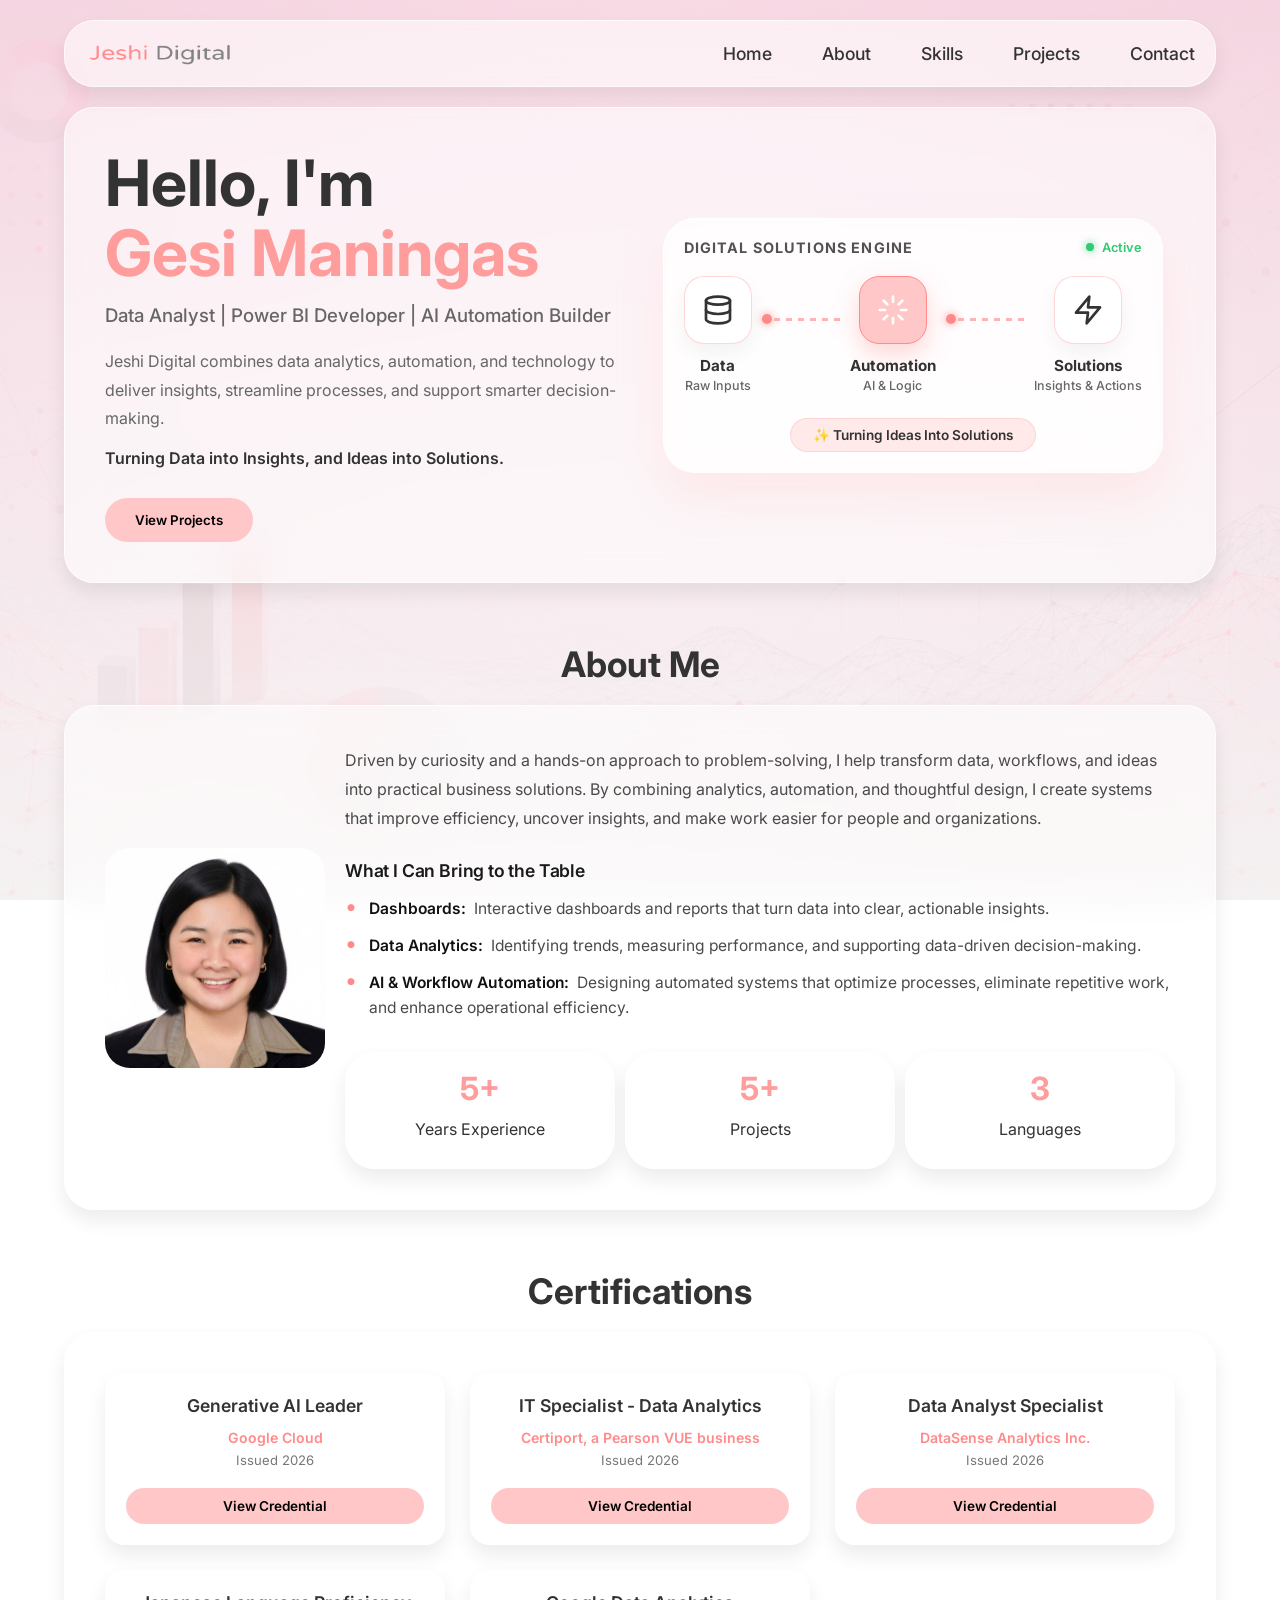
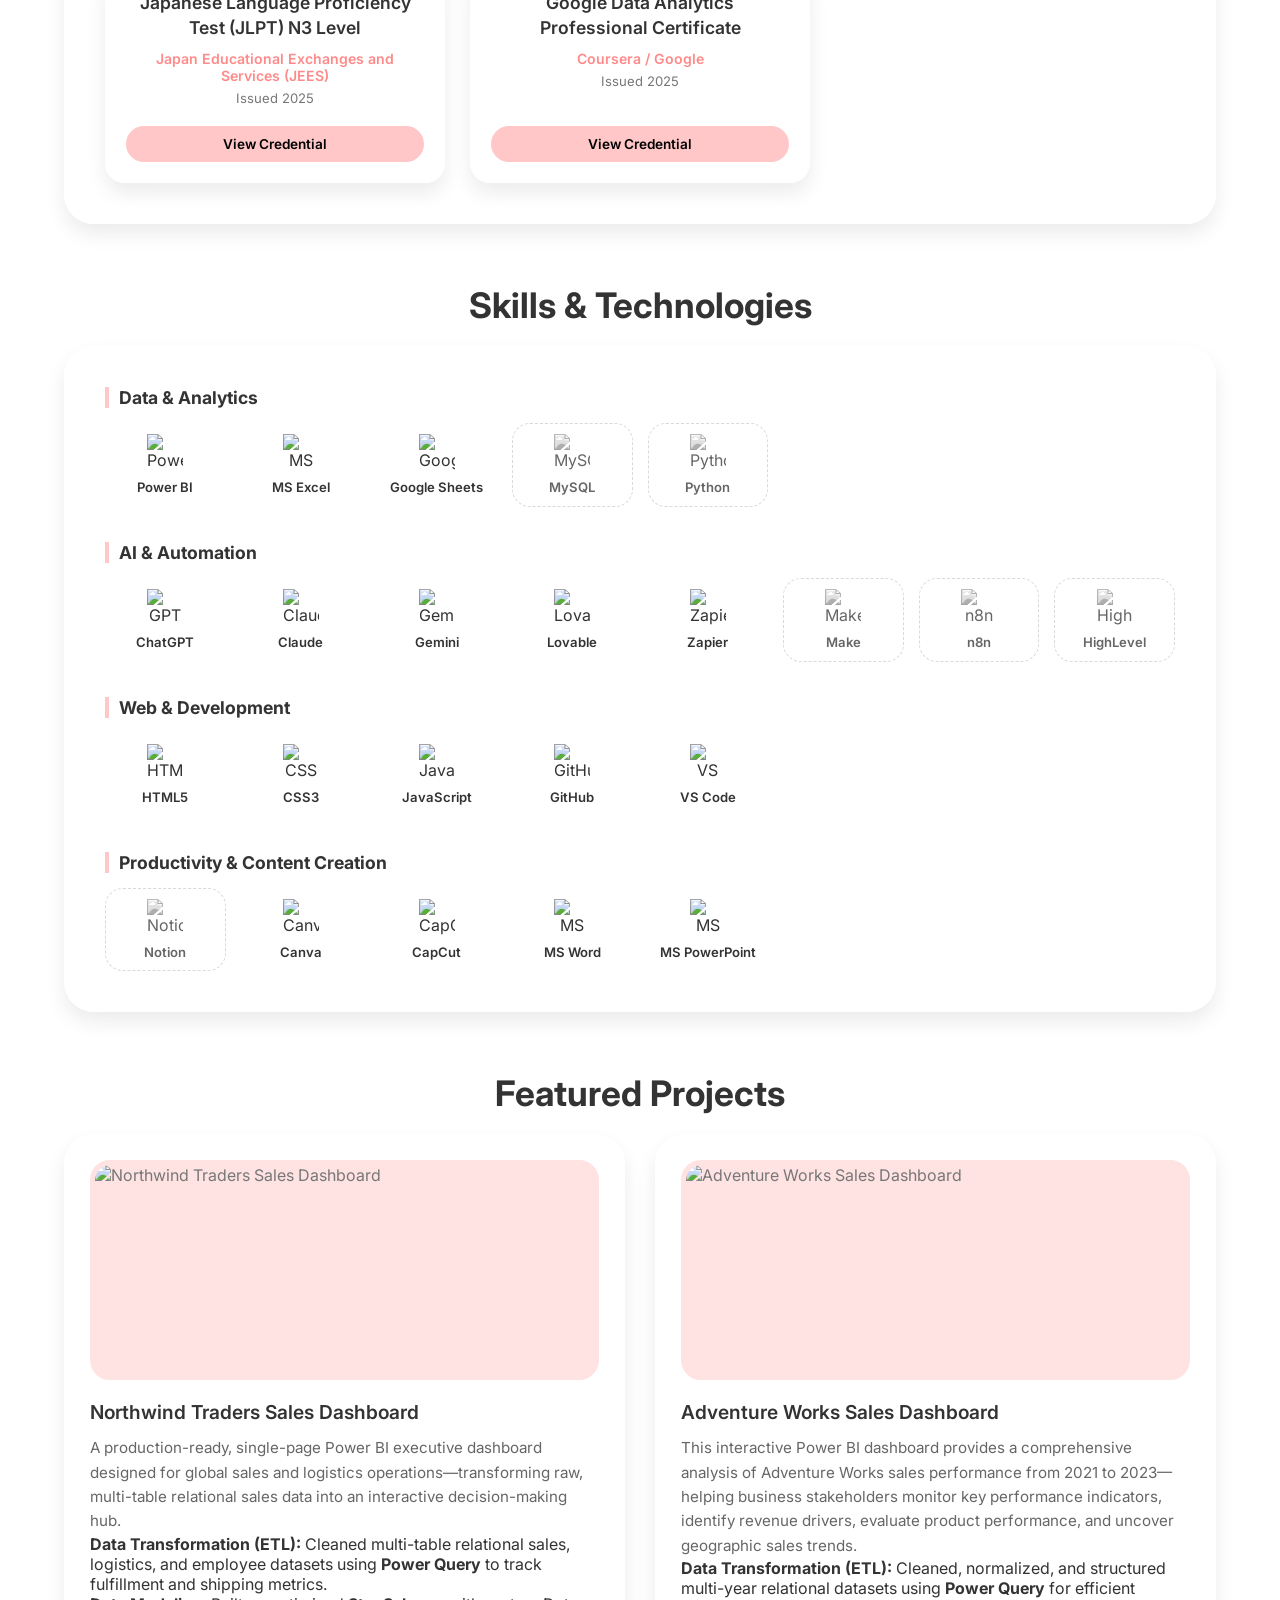
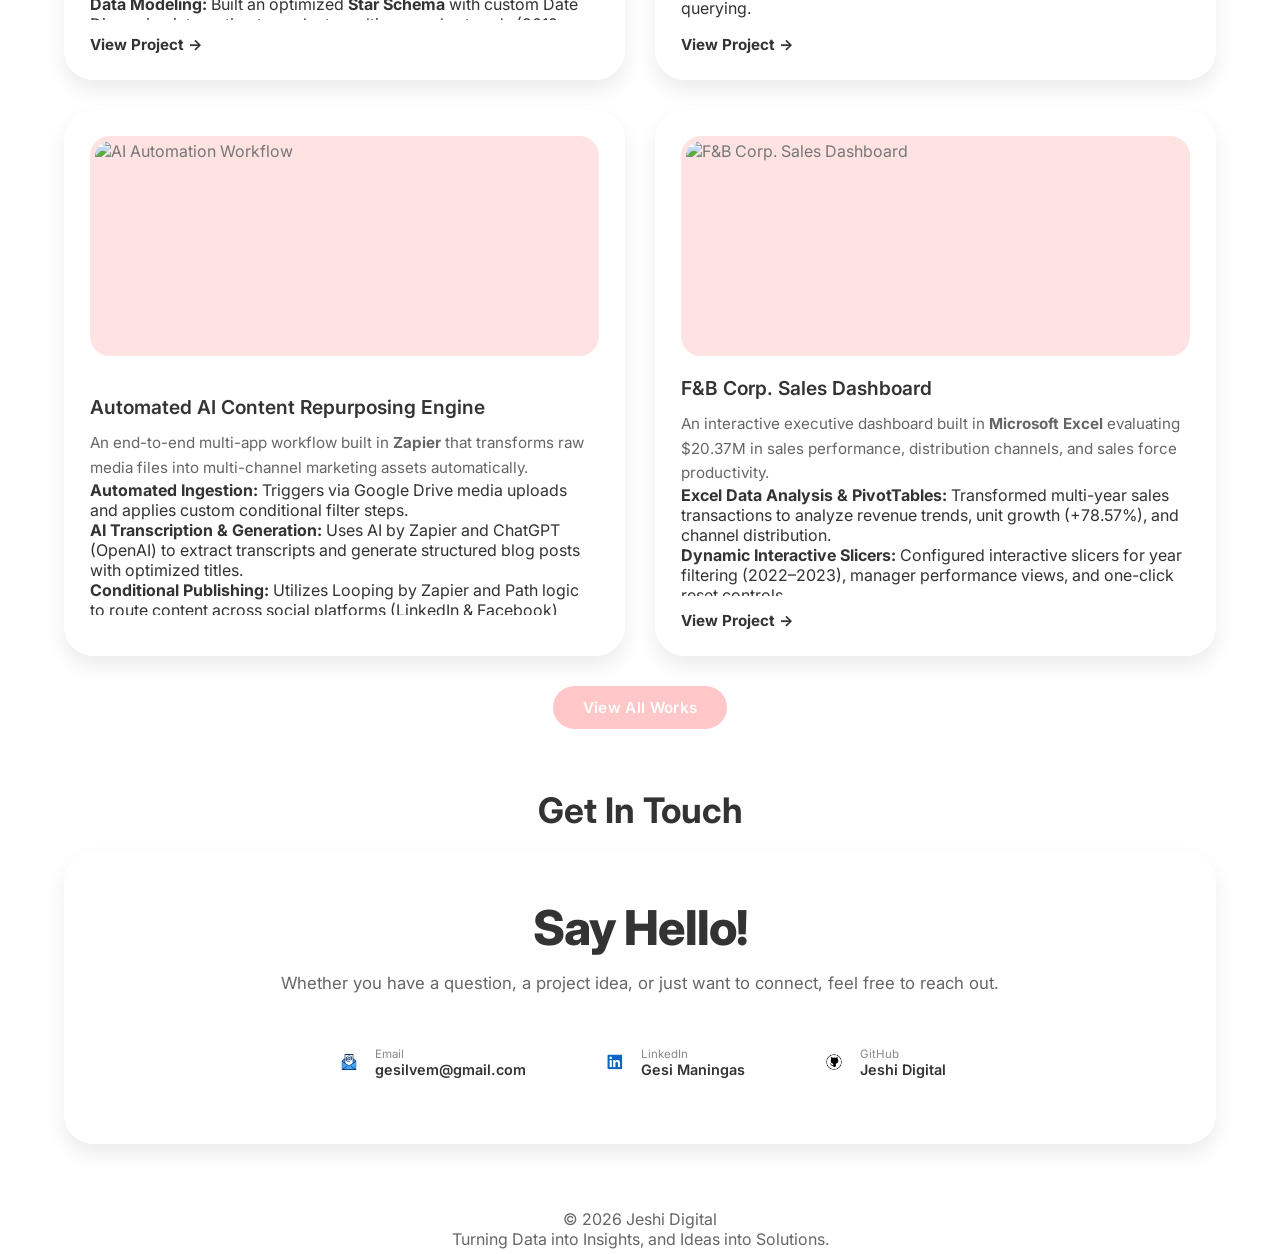
==== commit 577d2f2c: "Add files via upload" ====
--- a/index.html
+++ b/index.html
@@ -340,7 +340,7 @@
                 <p class="cert-issuer">Coursera / Google</p>
                 <p class="cert-date">Issued 2025</p>
             </div>
-            <a href="https://your-credential-link.com" target="_blank" rel="noopener noreferrer">
+            <a  target="_blank" rel="noopener noreferrer">
                 <button class="cert-btn">View Credential</button>
             </a>
         </div>
@@ -534,7 +534,7 @@
                 </ul>
             </div>
 
-            <a href="https://github.com/gesibell/JD-PBI-Northwirnd-Traders-Sales-Dashboard" target="_blank" rel="noopener noreferrer" class="view-project-link">
+            <a href="https://github.com/jeshidigital/JD-PBI-Northwirnd-Traders-Sales-Dashboard" target="_blank" rel="noopener noreferrer" class="view-project-link">
                 View Project →
             </a>
 
@@ -563,7 +563,7 @@
                 </ul>
             </div>
 
-            <a href="https://github.com/gesibell/JD-PBI-Adventure-Works-Dashboard" target="_blank" rel="noopener noreferrer" class="view-project-link">
+            <a href="https://github.com/jeshidigital/JD-PBI-Adventure-Works-Dashboard" target="_blank" rel="noopener noreferrer" class="view-project-link">
                 View Project →
             </a>
 
@@ -618,7 +618,7 @@
                     </ul>
             </div>
 
-            <a href="https://github.com/gesibell/dsa-excel-capstone-project" target="_blank" rel="noopener noreferrer" class="view-project-link">
+            <a href="https://github.com/jeshidigital/dsa-excel-capstone-project" target="_blank" rel="noopener noreferrer" class="view-project-link">
                 View Project →
             </a>
 
@@ -675,13 +675,13 @@
             </a>
 
             <!-- GitHub -->
-            <a href="https://github.com/gesibell" target="_blank" rel="noopener noreferrer" class="contact-info-item">
+            <a href="https://github.com/jeshidigital" target="_blank" rel="noopener noreferrer" class="contact-info-item">
                 <div class="contact-icon">
                     <img src="images/contact/3.png" alt="GitHub Icon">
                 </div>
                 <div class="contact-text">
                     <span class="label">GitHub</span>
-                    <span class="val">Jeshi</span>
+                    <span class="val">Jeshi Digital</span>
                 </div>
             </a>
 
--- a/style.css
+++ b/style.css
@@ -267,7 +267,6 @@
         SECTION SETTINGS
 ========================== */
 
-
 section{
 
     scroll-margin-top:40px;
@@ -293,7 +292,6 @@
     margin-bottom:20px;
 
 }
-
 
 /* ==========================
         HERO
@@ -696,7 +694,6 @@
         ABOUT
 ========================== */
 
-
 .about-card{
 
     display:flex;
@@ -755,7 +752,6 @@
     box-shadow: 0 8px 18px rgba(255, 199, 199, 0.5);
 }
 
-
 .about-content{
 
     flex:1;
@@ -827,7 +823,6 @@
 /* ==========================
         STATS
 ========================== */
-
 
 .stats{
 
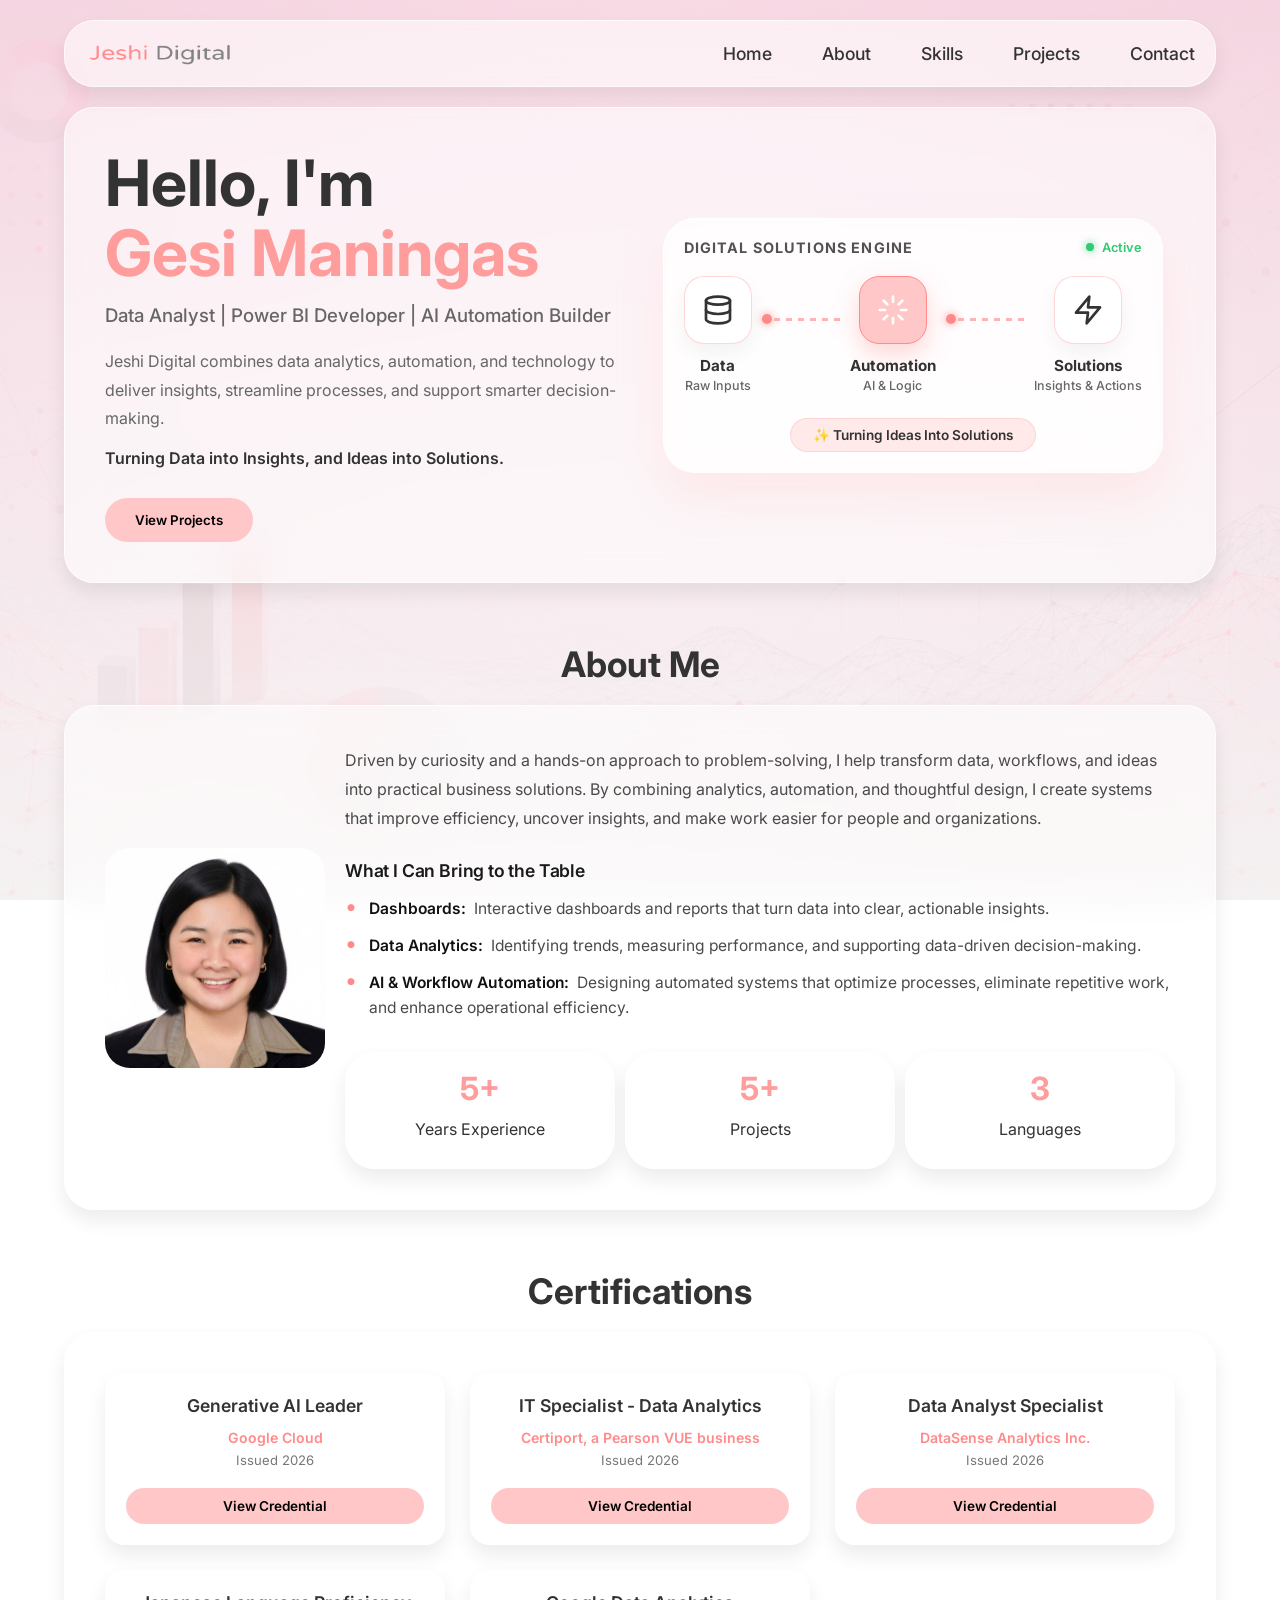
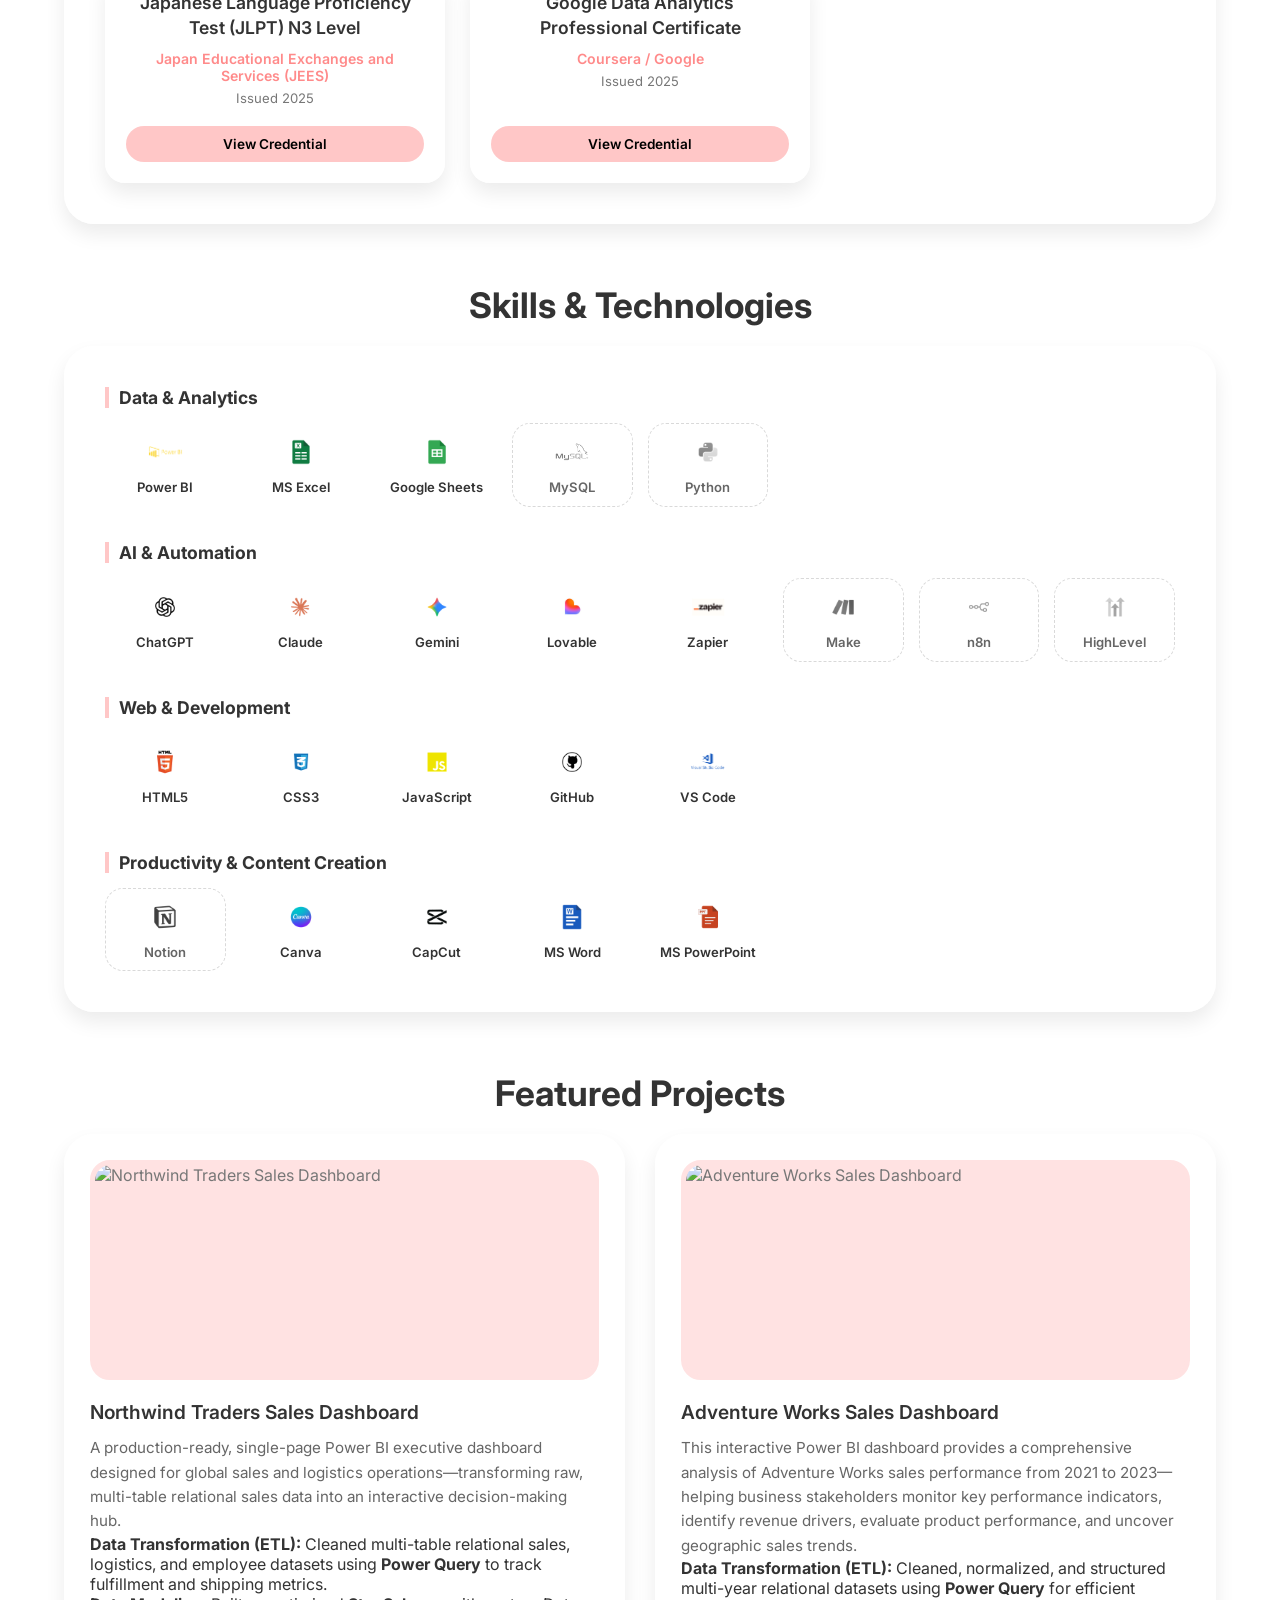
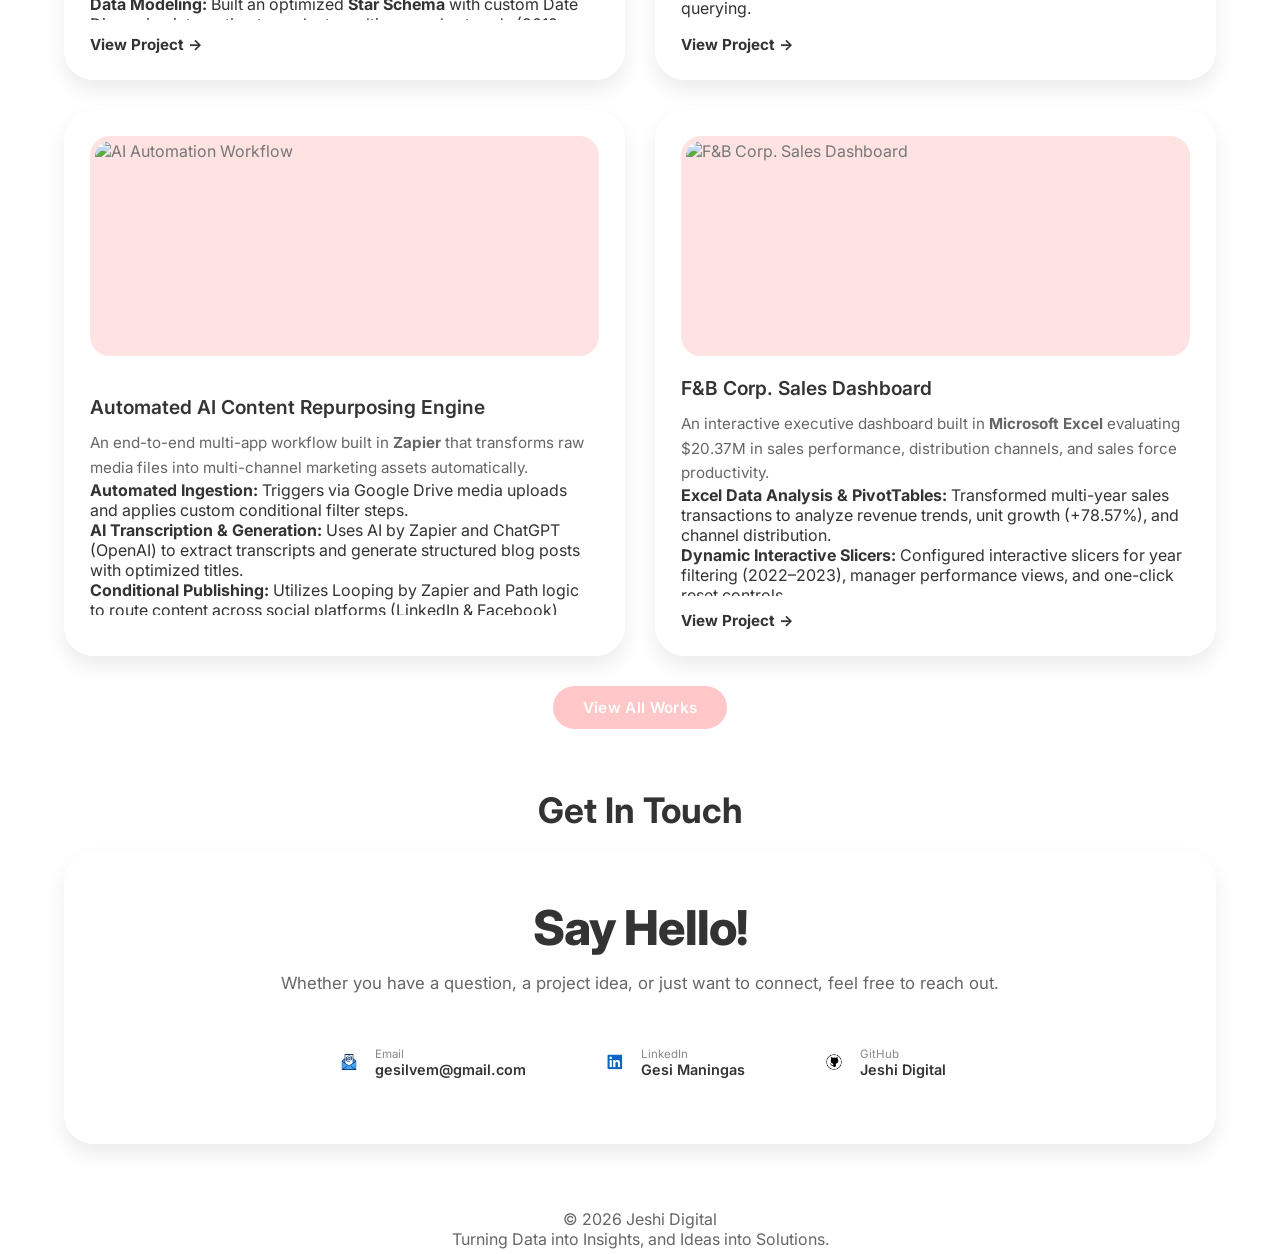
==== commit 44b9f1e9: "Update index.html" ====
--- a/index.html
+++ b/index.html
@@ -515,7 +515,7 @@
         <div class="glass project-card">
 
         <div class="project-image" onclick="openModal(this)">
-            <img src="images/projects/1 dashboard.png" alt="Northwind Traders Sales Dashboard">
+            <img src="images/projects/1dashboard.png" alt="Northwind Traders Sales Dashboard">
         <div class="image-overlay">
             <span>🔍 Click to Expand</span>
         </div>
@@ -544,7 +544,7 @@
         <div class="glass project-card">
 
         <div class="project-image" onclick="openModal(this)">
-            <img src="images/projects/2 dashboard.png" alt="Adventure Works Sales Dashboard">
+            <img src="images/projects/2dashboard.png" alt="Adventure Works Sales Dashboard">
         <div class="image-overlay">
             <span>🔍 Click to Expand</span>
         </div>
@@ -573,7 +573,7 @@
         <div class="glass project-card">
 
         <div class="project-image" onclick="openModal(this)">
-            <img src="images/projects/5 Zap.png" alt="AI Automation Workflow">
+            <img src="images/projects/5Zap.png" alt="AI Automation Workflow">
         <div class="image-overlay">
             <span>🔍 Click to Expand</span>
         </div>
@@ -599,7 +599,7 @@
         <div class="glass project-card">
 
         <div class="project-image" onclick="openModal(this)">
-            <img src="images/projects/3 dashboard.png" alt="F&B Corp. Sales Dashboard">
+            <img src="images/projects/3dashboard.png" alt="F&B Corp. Sales Dashboard">
         <div class="image-overlay">
             <span>🔍 Click to Expand</span>
         </div>
@@ -766,4 +766,4 @@
 
 </body>
 
-</html>+</html>
